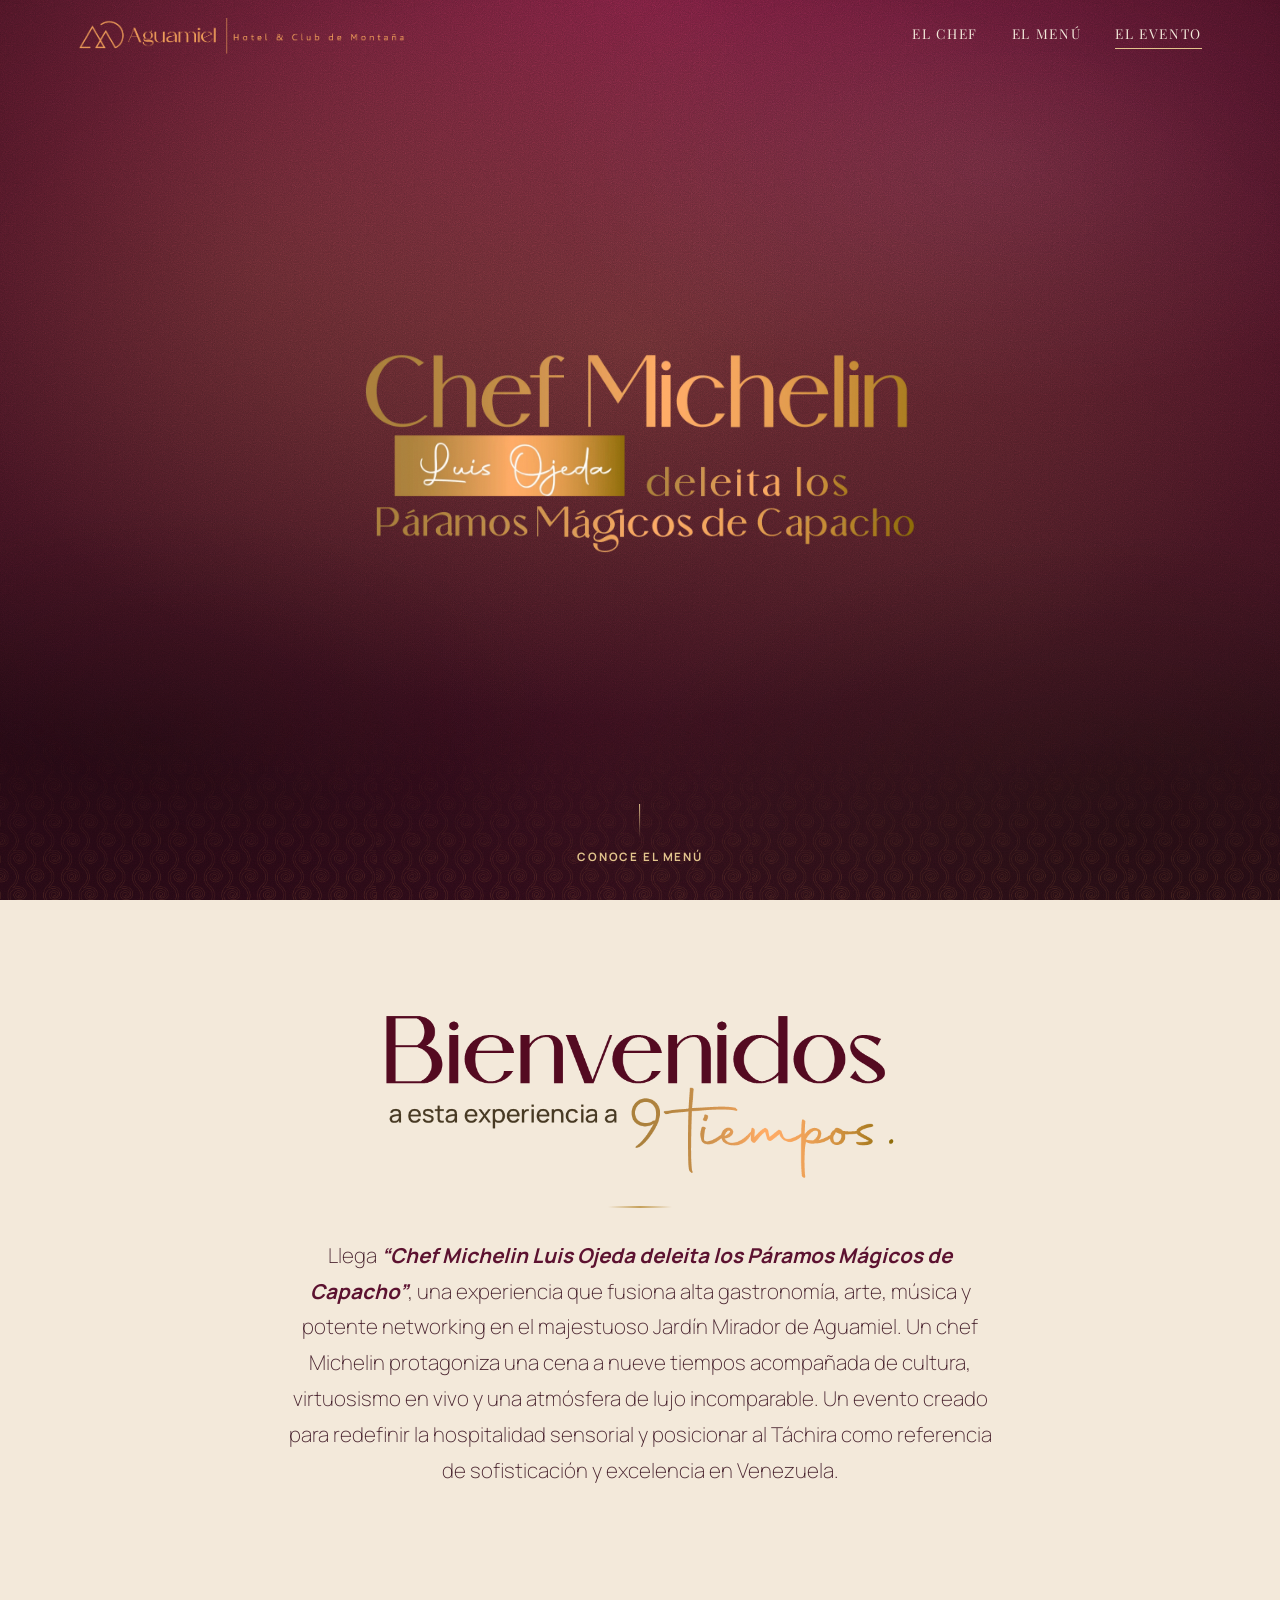
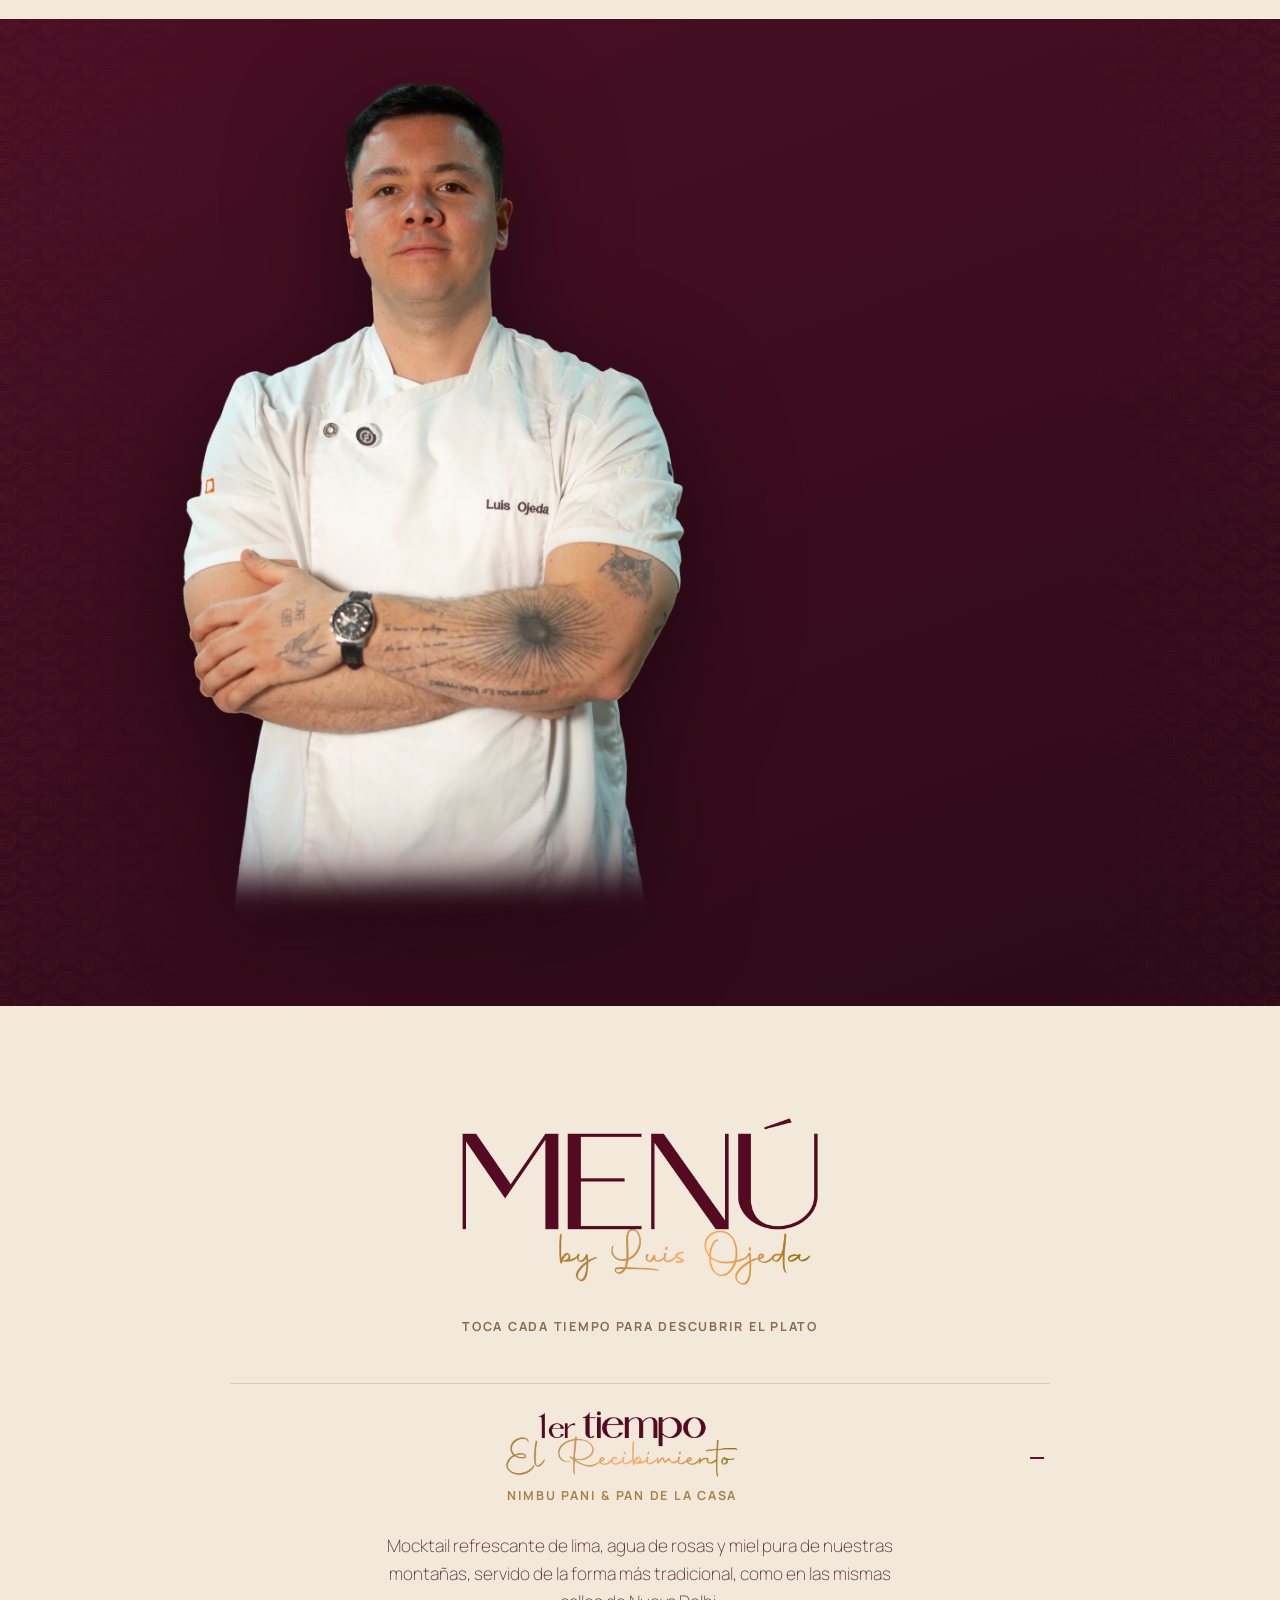
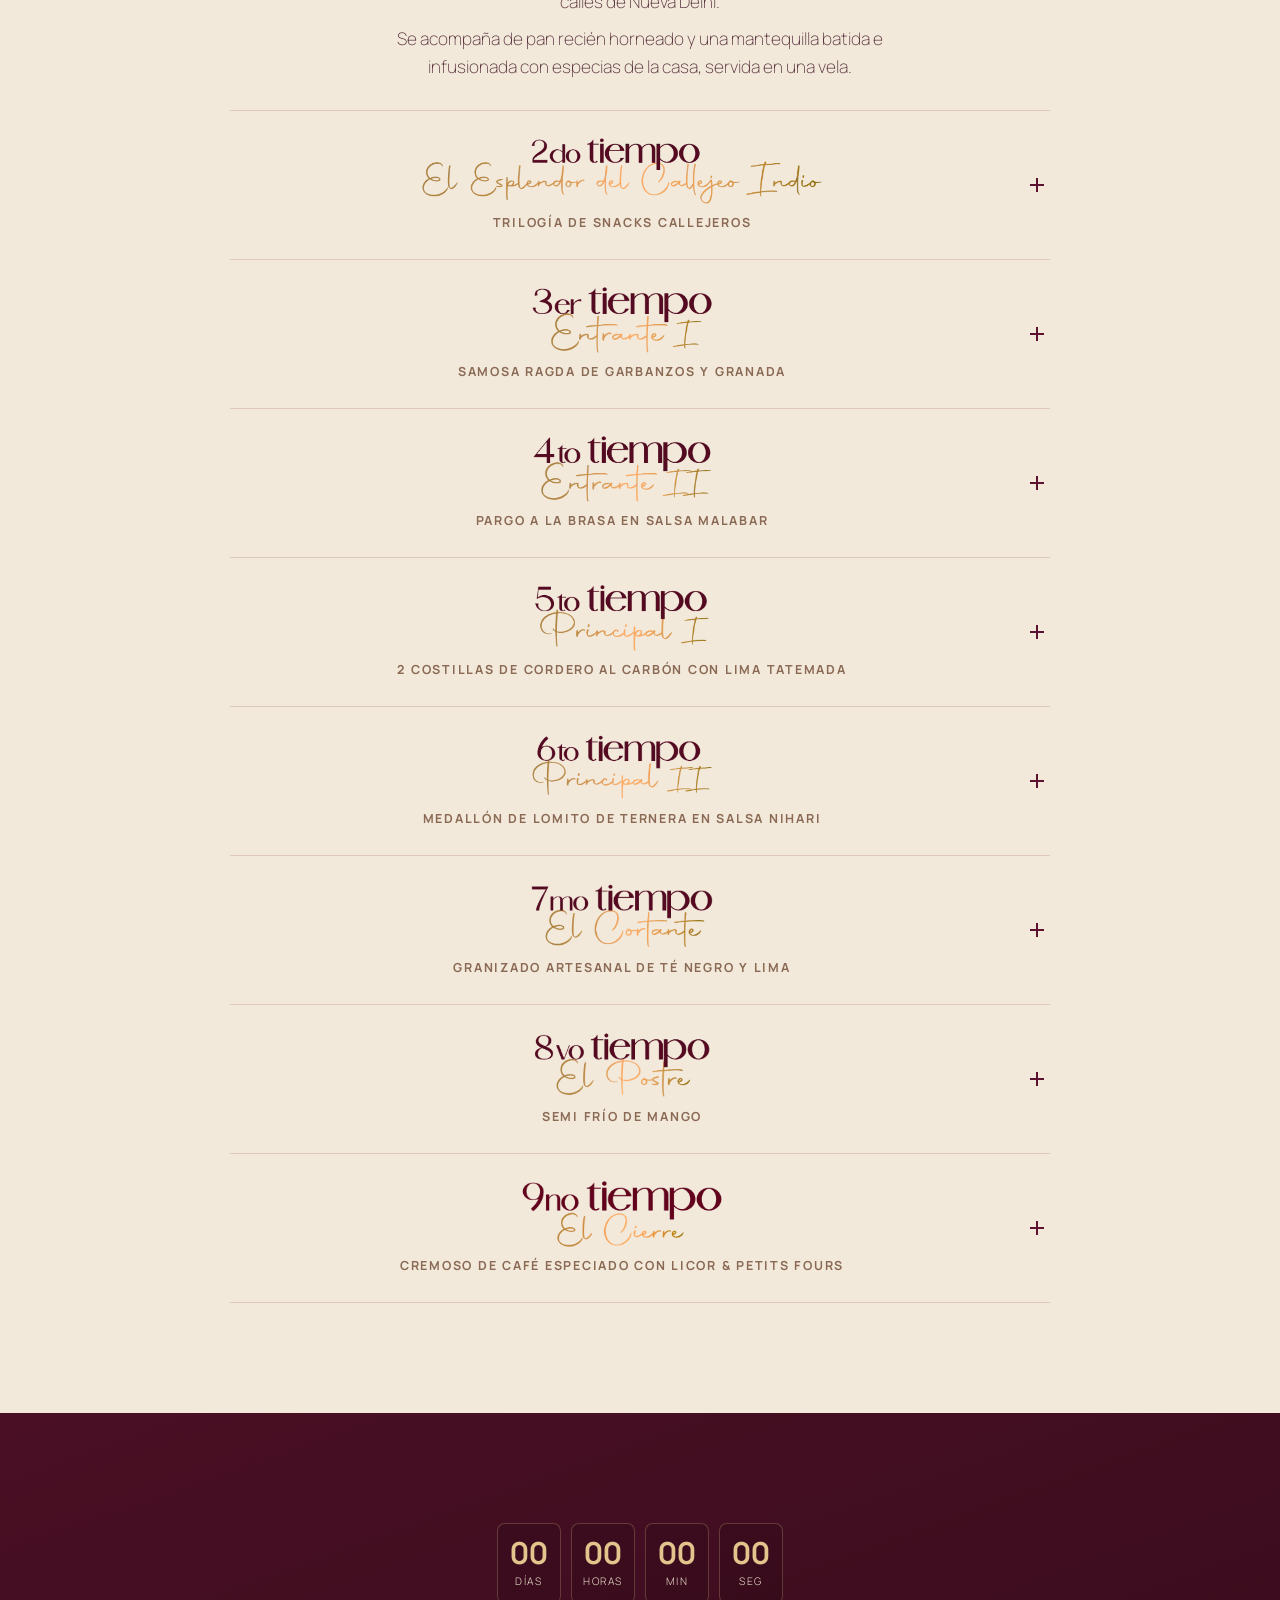
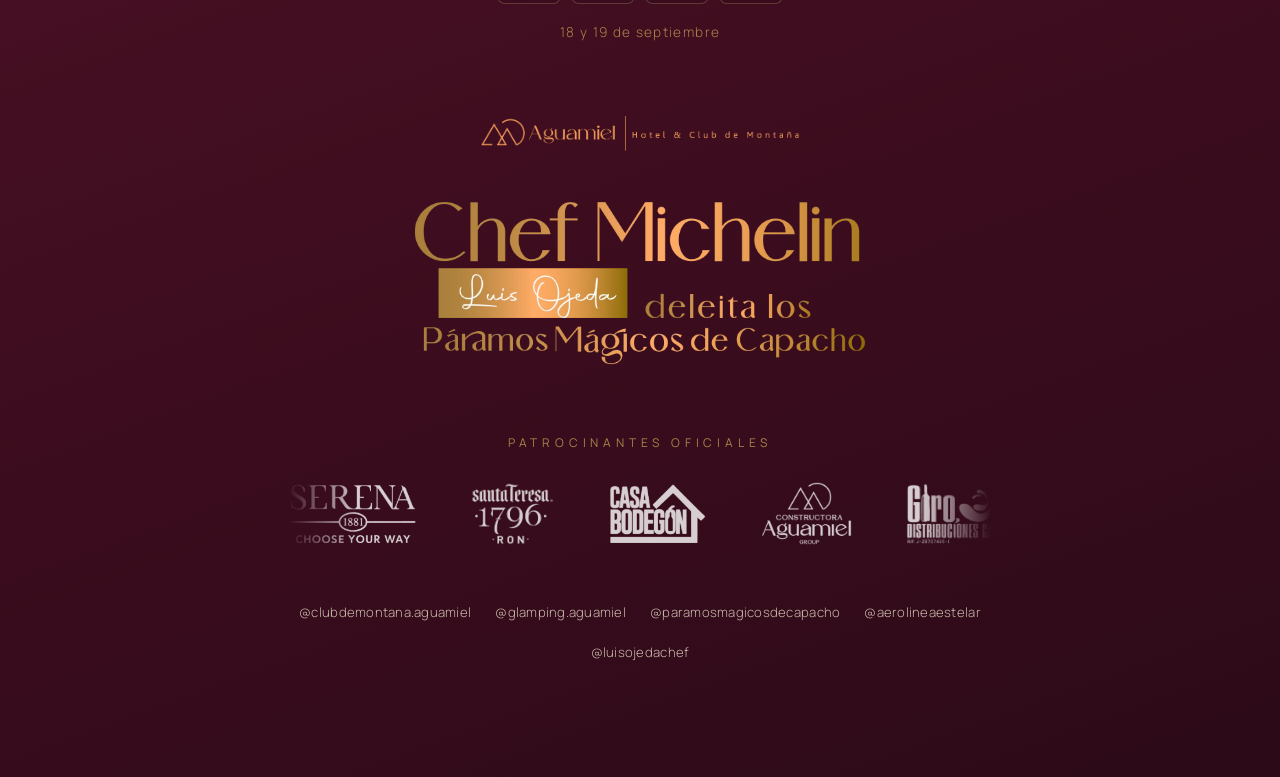
==== index.html @ fbd369f2 "Update menu descriptions across several tiempos per latest copy" ====
<!DOCTYPE html>
<html lang="es">
<head>
<meta charset="UTF-8">
<meta name="viewport" content="width=device-width, initial-scale=1.0">
<title>Chef Michelin Luis Ojeda · Menú a 9 Tiempos | Páramos Mágicos de Capacho</title>
<meta name="description" content="Menú digital interactivo de la cena a 9 tiempos del Chef Michelin Luis Ojeda en el Jardín Mirador de Aguamiel, Táchira. Alta gastronomía, arte y networking.">
<meta name="theme-color" content="#4a0f24">
<link rel="icon" type="image/png" href="assets/favicon.png">

<meta property="og:title" content="Chef Michelin Luis Ojeda · Una Gala a 9 Tiempos">
<meta property="og:description" content="Alta gastronomía, arte, música y networking en el Jardín Mirador de Aguamiel, Táchira.">
<meta property="og:type" content="website">

<link rel="preconnect" href="https://fonts.googleapis.com">
<link rel="preconnect" href="https://fonts.gstatic.com" crossorigin>
<link href="https://fonts.googleapis.com/css2?family=Playfair+Display:ital,wght@0,500;0,600;0,700;0,800;1,500;1,600&family=Cormorant+Garamond:ital,wght@0,400;0,500;0,600;1,400;1,500&family=Alex+Brush&family=Manrope:wght@200;400;500;700&family=Inter:wght@400;700&display=swap" rel="stylesheet">

<link rel="stylesheet" href="css/style.css">
</head>
<body>

<div class="grain-overlay" aria-hidden="true"></div>

<!-- ===== NAV ===== -->
<header class="site-header" id="siteHeader">
  <div class="header-inner">
    <a href="#top" class="brand">
      <img class="brand-logo" src="assets/logo-aguamiel.png" alt="Aguamiel · Hotel &amp; Club de Montaña" width="1506" height="166">
    </a>

    <nav class="main-nav" id="mainNav">
      <a href="#chef" data-nav>El Chef</a>
      <a href="#menu" data-nav>El Menú</a>
      <a href="#evento" data-nav>El Evento</a>
    </nav>

    <button class="nav-toggle" id="navToggle" aria-label="Abrir menú de navegación" aria-expanded="false">
      <span></span><span></span><span></span>
    </button>
  </div>
</header>

<!-- ===== HERO ===== -->
<section class="hero" id="top">
  <div class="hero-texture" aria-hidden="true"></div>
  <div class="hero-content">
    <div class="hero-wordmark-wrap">
      <img class="hero-wordmark" src="assets/logo-chef-michelin.png" alt="Chef Michelin Luis Ojeda deleita los Páramos Mágicos de Capacho" width="1340" height="500">
      <span class="hero-wordmark-shine" aria-hidden="true"></span>
    </div>
    <h1 class="hero-title sr-only">Chef Michelin Luis Ojeda deleita los Páramos Mágicos de Capacho</h1>
  </div>
  <div class="hero-pattern-strip" aria-hidden="true"></div>
  <a href="#bienvenida" class="scroll-cue" aria-label="Desplázate para continuar">
    <span class="scroll-cue-line"></span>
    <span class="scroll-cue-text">Conoce el menú</span>
  </a>
</section>

<!-- ===== BIENVENIDA ===== -->
<section class="section section--cream" id="bienvenida" data-reveal>
  <div class="container narrow">
    <img class="bienvenida-wordmark" src="assets/logo-bienvenidos.png" alt="Bienvenidos a esta experiencia a 9 tiempos" width="838" height="280">
    <h2 class="sr-only">Bienvenidos a esta experiencia a 9 tiempos</h2>
    <div class="rule" aria-hidden="true"></div>
    <p class="lede">
      Llega <strong>“Chef Michelin Luis Ojeda deleita los Páramos Mágicos de Capacho”</strong>, una
      experiencia que fusiona alta gastronomía, arte, música y potente networking en el
      majestuoso Jardín Mirador de Aguamiel. Un chef Michelin protagoniza una cena a
      nueve tiempos acompañada de cultura, virtuosismo en vivo y una atmósfera de lujo
      incomparable. Un evento creado para redefinir la hospitalidad sensorial y posicionar
      al Táchira como referencia de sofisticación y excelencia en Venezuela.
    </p>
  </div>
</section>

<!-- ===== CHEF ===== -->
<section class="section section--wine chef-section" id="chef">
  <div class="chef-pattern-strip chef-pattern-strip--left" aria-hidden="true"></div>
  <div class="chef-pattern-strip chef-pattern-strip--right" aria-hidden="true"></div>
  <div class="chef-grid">
    <div class="chef-photo-wrap" data-reveal>
      <img src="assets/chef-cutout-4.png" alt="Chef Luis Ojeda, chef ejecutivo de Benares Madrid, con los brazos cruzados vistiendo chaqueta de cocina blanca" loading="lazy" width="1133" height="1936">
    </div>
    <div class="chef-copy" data-reveal>
      <img class="gala-wordmark" src="assets/logo-gala-dirigida.png" alt="Una gala dirigida por" width="1783" height="514">
      <img class="chef-name-wordmark" src="assets/logo-luis-ojeda-signature.png" alt="Luis Ojeda" width="1199" height="548">
      <h2 class="sr-only">Luis Ojeda</h2>
      <a class="chef-handle" href="https://instagram.com/luisojedachef" target="_blank" rel="noopener">@luisojedachef</a>
      <p class="chef-bio">
        Parte del equipo ganador de la estrella Michelin en el restaurante
        Benares Londres y Chef Ejecutivo de Benares Madrid, el único
        restaurante de alta cocina india reconocido por la Guía Michelin
        en toda la península ibérica.
      </p>
      <div class="badges-carousel" data-reveal>
        <div class="badges-viewport" id="badgesViewport">
        <ul class="badges-track" id="badgesTrack">
          <li class="badge-card">
            <img src="assets/badge-michelin-londres.jpg" alt="" loading="lazy">
            <span class="badge-text">★ Estrella Michelin · Benares Londres</span>
          </li>
          <li class="badge-card">
            <img src="assets/badge-chef-ejecutivo.jpg" alt="" loading="lazy">
            <span class="badge-text">★ Chef Ejecutivo · Benares Madrid</span>
          </li>
          <li class="badge-card">
            <img src="assets/badge-cocina-india.jpg" alt="" loading="lazy">
            <span class="badge-text">★ Única cocina india Michelin de la península ibérica</span>
          </li>
        </ul>
        </div>
        <div class="badges-dots" id="badgesDots" aria-hidden="true">
          <span class="dot active"></span><span class="dot"></span><span class="dot"></span>
        </div>
      </div>
    </div>
  </div>
</section>

<!-- ===== MENU ===== -->
<section class="section section--cream menu-section" id="menu">
  <div class="container">
    <div class="menu-heading" data-reveal>
      <img class="menu-title-wordmark" src="assets/logo-menu-by-luis.png" alt="Menú by Luis Ojeda" width="1192" height="564">
      <h2 class="sr-only">Menú by Luis Ojeda</h2>
      <p class="menu-hint">Toca cada tiempo para descubrir el plato</p>
    </div>

    <ol class="courses" id="courses">

      <li class="course" data-course="1" data-reveal>
        <button class="course-head" aria-expanded="false">
          <span class="course-heading">
            <img class="course-title-img" src="assets/course-title-1.png" alt="1er tiempo — El Recibimiento" width="733" height="213">
            <span class="course-name">Nimbu Pani &amp; Pan de la Casa</span>
          </span>
          <span class="course-chevron" aria-hidden="true"></span>
        </button>
        <div class="course-body">
          <div class="course-body-inner">
            <p>Mocktail refrescante de lima, agua de rosas y miel pura de nuestras montañas, servido de la forma más tradicional, como en las mismas calles de Nueva Delhi.</p>
            <p>Se acompaña de pan recién horneado y una mantequilla batida e infusionada con especias de la casa, servida en una vela.</p>
          </div>
        </div>
      </li>

      <li class="course" data-course="2" data-reveal>
        <button class="course-head" aria-expanded="false">
          <span class="course-heading">
            <img class="course-title-img" src="assets/course-title-2.png" alt="2do tiempo — El Esplendor del Callejeo Indio" width="1376" height="233">
            <span class="course-name">Trilogía de Snacks Callejeros</span>
          </span>
          <span class="course-chevron" aria-hidden="true"></span>
        </button>
        <div class="course-body">
          <div class="course-body-inner">
            <p>Un recorrido por la efervescencia y los sabores vibrantes de los mercados de la India a través de tres bocados icónicos:</p>
            <p><strong>Pani Puri</strong> — Esfera crujiente tradicional con un refinado tartar de atún, lima encurtida y la cremosidad de la salsa moilee a base de leche de coco. Cajita o plato con caraotas rojas y jarrita para la salsa.</p>
            <p><strong>Bread Fritters</strong> — Bocado de pan crujiente y dorado, relleno de patata especiada y la complejidad agridulce de nuestros chutneys de tamarindo y menta.</p>
            <p><strong>Curry de Langostinos Malai</strong> — Langostino impregnado en un curry suave y aromático, característico de la región de Calcuta.</p>
          </div>
        </div>
      </li>

      <li class="course" data-course="3" data-reveal>
        <button class="course-head" aria-expanded="false">
          <span class="course-heading">
            <img class="course-title-img" src="assets/course-title-3.png" alt="3er tiempo — Entrante I" width="570" height="213">
            <span class="course-name">Samosa Ragda de Garbanzos y Granada</span>
          </span>
          <span class="course-chevron" aria-hidden="true"></span>
        </button>
        <div class="course-body">
          <div class="course-body-inner">
            <p>Una reinterpretación de la calle a la alta cocina donde la icónica samosa india se transforma en una delicada tartaleta crocante. Viene rellena de un guiso reconfortante de curry de garbanzos, una base de chutneys que contrastan los sabores en cada bocado, garbanzos crocantes para acentuar la textura, granada y cebollino para aportar un punto de acidez y frescura.</p>
          </div>
        </div>
      </li>

      <li class="course" data-course="4" data-reveal>
        <button class="course-head" aria-expanded="false">
          <span class="course-heading">
            <img class="course-title-img" src="assets/course-title-4.png" alt="4to tiempo — Entrante II" width="565" height="213">
            <span class="course-name">Pargo a la Brasa en Salsa Malabar</span>
          </span>
          <span class="course-chevron" aria-hidden="true"></span>
        </button>
        <div class="course-body">
          <div class="course-body-inner">
            <p>Lomo de pargo fresco impregnado de los sabores de las costas del sur de la India. La salsa Malabar, con su perfil ahumado y exótico a base de coco, pimienta negra y notas cítricas, evoca las antiguas rutas marítimas que conectaron el comercio de especias con el mundo.</p>
          </div>
        </div>
      </li>

      <li class="course" data-course="5" data-reveal>
        <button class="course-head" aria-expanded="false">
          <span class="course-heading">
            <img class="course-title-img" src="assets/course-title-5.png" alt="5to tiempo — Principal I" width="565" height="219">
            <span class="course-name">2 Costillas de Cordero al Carbón con Lima Tatemada</span>
          </span>
          <span class="course-chevron" aria-hidden="true"></span>
        </button>
        <div class="course-body">
          <div class="course-body-inner">
            <p>Un plato que rinde honor al fuego y a la cocina de montaña. Jugosas costillas de cordero marinadas durante horas en una mezcla profunda de especias aromáticas, asadas lentamente a la brasa y rematadas con el toque cítrico, intenso y ahumado de una lima tatemada al carbón. Con chutney de piña.</p>
          </div>
        </div>
      </li>

      <li class="course" data-course="6" data-reveal>
        <button class="course-head" aria-expanded="false">
          <span class="course-heading">
            <img class="course-title-img" src="assets/course-title-6.png" alt="6to tiempo — Principal II" width="324" height="120">
            <span class="course-name">Medallón de Lomito de Ternera en Salsa Nihari</span>
          </span>
          <span class="course-chevron" aria-hidden="true"></span>
        </button>
        <div class="course-body">
          <div class="course-body-inner">
            <p>Un suave corte de lomito bañado en salsa Nihari, especias cálidas que en el siglo XVIII era reservado exclusivamente para la realeza del imperio Mogol.</p>
            <p>Se acompaña de un tradicional pan naan caliente para limpiar el plato y de un refinado arroz pulao salteado con azafrán y comino.</p>
          </div>
        </div>
      </li>

      <li class="course" data-course="7" data-reveal>
        <button class="course-head" aria-expanded="false">
          <span class="course-heading">
            <img class="course-title-img" src="assets/course-title-7.png" alt="7mo tiempo — El Cortante" width="321" height="117">
            <span class="course-name">Granizado Artesanal de Té Negro y Lima</span>
          </span>
          <span class="course-chevron" aria-hidden="true"></span>
        </button>
        <div class="course-body">
          <div class="course-body-inner">
            <p>Un sorbete que aprovecha la astringencia natural del té negro y el toque vibrante de la lima para limpiar el paladar, refrescar los sentidos y preparar el viaje hacia la hora dulce.</p>
          </div>
        </div>
      </li>

      <li class="course" data-course="8" data-reveal>
        <button class="course-head" aria-expanded="false">
          <span class="course-heading">
            <img class="course-title-img" src="assets/course-title-8.png" alt="8vo tiempo — El Postre" width="307" height="116">
            <span class="course-name">Semi frío de mango</span>
          </span>
          <span class="course-chevron" aria-hidden="true"></span>
        </button>
        <div class="course-body">
          <div class="course-body-inner">
            <p>Un homenaje al mango, rey de las frutas tropicales. Presentamos una textura ligera y aterciopelada de mango en su punto óptimo de dulzor, matizada con destellos cítricos y un velo crujiente de hielo para ofrecer un toque dulce, fresco y altamente reconfortante.</p>
          </div>
        </div>
      </li>

      <li class="course" data-course="9" data-reveal>
        <button class="course-head" aria-expanded="false">
          <span class="course-heading">
            <img class="course-title-img" src="assets/course-title-9.png" alt="9no tiempo — El Cierre" width="578" height="195">
            <span class="course-name">Cremoso de Café Especiado con Licor &amp; Petits Fours</span>
          </span>
          <span class="course-chevron" aria-hidden="true"></span>
        </button>
        <div class="course-body">
          <div class="course-body-inner">
            <p>Un tributo a la tradición cafetera de nuestros páramos fusionada con la calidez del Oriente: un elixir suave y cremoso de café de altura infusionado con especias seleccionadas y un toque de licor, acompañado por una selección de delicados petits fours.</p>
          </div>
        </div>
      </li>

    </ol>
  </div>
</section>

<!-- ===== EVENTO / FOOTER ===== -->
<footer class="section section--wine footer" id="evento">
  <div class="container narrow center">
    <div class="countdown" id="countdown" data-reveal aria-label="Cuenta regresiva para el evento del 18 de septiembre">
      <div class="countdown-grid">
        <div class="countdown-unit">
          <span class="countdown-value" id="cdDays">00</span>
          <span class="countdown-caption">Días</span>
        </div>
        <div class="countdown-unit">
          <span class="countdown-value" id="cdHours">00</span>
          <span class="countdown-caption">Horas</span>
        </div>
        <div class="countdown-unit">
          <span class="countdown-value" id="cdMinutes">00</span>
          <span class="countdown-caption">Min</span>
        </div>
        <div class="countdown-unit">
          <span class="countdown-value" id="cdSeconds">00</span>
          <span class="countdown-caption">Seg</span>
        </div>
      </div>
      <p class="countdown-date">18 y 19 de septiembre</p>
    </div>

    <div class="footer-logo" data-reveal>
      <img src="assets/logo-aguamiel.png" alt="Aguamiel · Hotel &amp; Club de Montaña" width="1506" height="166">
    </div>

    <img class="footer-wordmark" src="assets/logo-chef-michelin.png" alt="Chef Michelin Luis Ojeda deleita los Páramos Mágicos de Capacho" width="1340" height="500" data-reveal>
    <h2 class="sr-only">Chef Michelin Luis Ojeda deleita los Páramos Mágicos de Capacho</h2>

    <p class="sponsors-label">Patrocinantes oficiales</p>
    <div class="sponsors-marquee" data-reveal>
      <div class="sponsors-track">
        <div class="sponsor-item"><img src="assets/sponsor-serena.png" alt="Serena 1881" class="sponsor-logo" width="225" height="111"></div>
        <div class="sponsor-item"><img src="assets/sponsor-santa-teresa-1796.png" alt="Santa Teresa 1796" class="sponsor-logo" width="199" height="150"></div>
        <div class="sponsor-item"><img src="assets/sponsor-casa-bodegon.png" alt="Casa Bodegón" class="sponsor-logo" width="174" height="110"></div>
        <div class="sponsor-item"><img src="assets/sponsor-constructora-aguamiel.png" alt="Constructora Aguamiel Group" class="sponsor-logo" width="238" height="163"></div>
        <div class="sponsor-item"><img src="assets/sponsor-giro-distribuciones.png" alt="Giro Distribuciones CA" class="sponsor-logo" width="189" height="133"></div>
        <div class="sponsor-item"><img src="assets/sponsor-casa-del-aguardiente.png" alt="Casa del Aguardiente" class="sponsor-logo" width="168" height="172"></div>
        <div class="sponsor-item"><img src="assets/sponsor-dimca-toyota.png" alt="Dimca Toyota" class="sponsor-logo" width="248" height="95"></div>
        <div class="sponsor-item"><img src="assets/sponsor-bodegas-marques-caceres.png" alt="Bodegas Marqués de Cáceres" class="sponsor-logo" width="215" height="152"></div>
        <div class="sponsor-item"><img src="assets/sponsor-currican-fresh-seafood.png" alt="Currican Fresh Seafood" class="sponsor-logo" width="161" height="157"></div>
        <div class="sponsor-item"><img src="assets/sponsor-chente-brewery.png" alt="Chente Brewery" class="sponsor-logo" width="191" height="148"></div>
        <div class="sponsor-item"><img src="assets/sponsor-crazy-music-v2.png" alt="Crazy Music" class="sponsor-logo" width="691" height="139"></div>
        <div class="sponsor-item"><img src="assets/sponsor-la-mesa.png" alt="La Mesa Etiqueta Boutique" class="sponsor-logo" width="223" height="132"></div>
        <div class="sponsor-item"><img src="assets/sponsor-ubdrive.png" alt="UBDrive App de Traslados" class="sponsor-logo" width="232" height="71"></div>
        <div class="sponsor-item"><img src="assets/sponsor-martin-v2.png" alt="Martín" class="sponsor-logo" width="668" height="433"></div>
        <div class="sponsor-item"><img src="assets/sponsor-asistplus-v2.png" alt="AsistPlus" class="sponsor-logo" width="824" height="375"></div>
        <div class="sponsor-item" aria-hidden="true"><img src="assets/sponsor-serena.png" alt="" class="sponsor-logo" width="225" height="111"></div>
        <div class="sponsor-item" aria-hidden="true"><img src="assets/sponsor-santa-teresa-1796.png" alt="" class="sponsor-logo" width="199" height="150"></div>
        <div class="sponsor-item" aria-hidden="true"><img src="assets/sponsor-casa-bodegon.png" alt="" class="sponsor-logo" width="174" height="110"></div>
        <div class="sponsor-item" aria-hidden="true"><img src="assets/sponsor-constructora-aguamiel.png" alt="" class="sponsor-logo" width="238" height="163"></div>
        <div class="sponsor-item" aria-hidden="true"><img src="assets/sponsor-giro-distribuciones.png" alt="" class="sponsor-logo" width="189" height="133"></div>
        <div class="sponsor-item" aria-hidden="true"><img src="assets/sponsor-casa-del-aguardiente.png" alt="" class="sponsor-logo" width="168" height="172"></div>
        <div class="sponsor-item" aria-hidden="true"><img src="assets/sponsor-dimca-toyota.png" alt="" class="sponsor-logo" width="248" height="95"></div>
        <div class="sponsor-item" aria-hidden="true"><img src="assets/sponsor-bodegas-marques-caceres.png" alt="" class="sponsor-logo" width="215" height="152"></div>
        <div class="sponsor-item" aria-hidden="true"><img src="assets/sponsor-currican-fresh-seafood.png" alt="" class="sponsor-logo" width="161" height="157"></div>
        <div class="sponsor-item" aria-hidden="true"><img src="assets/sponsor-chente-brewery.png" alt="" class="sponsor-logo" width="191" height="148"></div>
        <div class="sponsor-item" aria-hidden="true"><img src="assets/sponsor-crazy-music-v2.png" alt="" class="sponsor-logo" width="691" height="139"></div>
        <div class="sponsor-item" aria-hidden="true"><img src="assets/sponsor-la-mesa.png" alt="" class="sponsor-logo" width="223" height="132"></div>
        <div class="sponsor-item" aria-hidden="true"><img src="assets/sponsor-ubdrive.png" alt="" class="sponsor-logo" width="232" height="71"></div>
        <div class="sponsor-item" aria-hidden="true"><img src="assets/sponsor-martin-v2.png" alt="" class="sponsor-logo" width="668" height="433"></div>
        <div class="sponsor-item" aria-hidden="true"><img src="assets/sponsor-asistplus-v2.png" alt="" class="sponsor-logo" width="824" height="375"></div>
      </div>
    </div>

    <ul class="social-handles" data-reveal>
      <li><a href="https://www.instagram.com/clubdemontana.aguamiel/" target="_blank" rel="noopener">@clubdemontana.aguamiel</a></li>
      <li><a href="https://www.instagram.com/glamping.aguamiel/" target="_blank" rel="noopener">@glamping.aguamiel</a></li>
      <li><a href="https://www.instagram.com/paramosmagicosdecapacho/" target="_blank" rel="noopener">@paramosmagicosdecapacho</a></li>
      <li><a href="https://www.instagram.com/aerolineasestelar/" target="_blank" rel="noopener">@aerolineaestelar</a></li>
      <li><a href="https://www.instagram.com/luisojedachef/" target="_blank" rel="noopener">@luisojedachef</a></li>
    </ul>
  </div>
</footer>

<button class="to-top" id="toTop" aria-label="Volver al inicio">
  <svg viewBox="0 0 24 24" width="18" height="18"><path d="M12 4 L20 14 L14 14 L14 20 L10 20 L10 14 L4 14 Z" fill="currentColor"/></svg>
</button>

<script src="js/main.js"></script>
</body>
</html>
---- css/style.css ----
/* ============ TOKENS ============ */
:root{
  --wine-950:#2c0a17;
  --wine-900:#3c0f20;
  --wine-800:#4a0f24;
  --wine-700:#5c1230;
  --wine-600:#711a3b;
  --cream:#f3e9da;
  --cream-2:#ece0cd;
  --ink:#2c1015;
  --gold:#c6a15b;
  --gold-light:#e2c48c;
  --gold-dim:#a9834a;

  --font-display:'Playfair Display', serif;
  --font-body:'Cormorant Garamond', serif;
  --font-script:'Alex Brush', cursive;

  --container:1180px;
  --ease:cubic-bezier(.22,1,.36,1);
}

*,*::before,*::after{box-sizing:border-box;}
html{scroll-behavior:smooth;}
body{
  margin:0;
  background:var(--cream);
  color:var(--ink);
  font-family:var(--font-body);
  font-size:19px;
  line-height:1.6;
  -webkit-font-smoothing:antialiased;
  overflow-x:hidden;
}
@media (prefers-reduced-motion: reduce){
  html{scroll-behavior:auto;}
  *{animation-duration:.001ms !important; transition-duration:.001ms !important;}
}

img{max-width:100%;display:block;}
a{color:inherit;text-decoration:none;}
.container{max-width:var(--container);margin:0 auto;padding:0 28px;}
.container.narrow{max-width:760px;}
.center{text-align:center;}

/* subtle film-grain overlay for texture across the whole page */
.grain-overlay{
  position:fixed;inset:0;pointer-events:none;z-index:999;
  opacity:.05;mix-blend-mode:overlay;
  background-image:url("data:image/svg+xml,%3Csvg xmlns='http://www.w3.org/2000/svg' width='120' height='120'%3E%3Cfilter id='n'%3E%3CfeTurbulence type='fractalNoise' baseFrequency='0.85' numOctaves='2' stitchTiles='stitch'/%3E%3C/filter%3E%3Crect width='100%25' height='100%25' filter='url(%23n)'/%3E%3C/svg%3E");
}

.script-accent{
  font-family:var(--font-script);
  font-weight:400;
  color:var(--gold-dim);
  font-size:1.35em;
  line-height:1;
  display:inline-block;
  transform:translateY(.05em);
}
.script-accent.large{font-size:1.5em;}
.section--wine .script-accent{color:var(--gold-light);}

.rule{
  width:64px;height:2px;margin:22px auto 30px;
  background:linear-gradient(90deg,transparent,var(--gold),transparent);
}

/* ============ REVEAL ANIM ============ */
[data-reveal]{
  opacity:0;
  transform:translateY(28px);
  transition:opacity .7s ease-out, transform .7s ease-out;
}
[data-reveal].is-visible{opacity:1;transform:translateY(0);}

/* ============ HEADER ============ */
.site-header{
  position:fixed;top:0;left:0;right:0;z-index:500;
  padding:18px 0;
  transition:background .4s ease, padding .4s ease, box-shadow .4s ease;
}
.site-header.scrolled{
  background:rgba(44,10,23,.92);
  backdrop-filter:blur(8px);
  padding:12px 0;
  box-shadow:0 6px 24px rgba(0,0,0,.25);
}
.header-inner{
  max-width:var(--container);margin:0 auto;padding:0 28px;
  display:flex;align-items:center;justify-content:space-between;
  color:var(--cream);
}
.brand{display:flex;align-items:center;font-family:var(--font-display);letter-spacing:.02em;}
.brand-logo{height:36px;width:auto;display:block;}
.main-nav{display:flex;gap:34px;}
.main-nav a{
  font-family:var(--font-display);
  font-size:.85rem;letter-spacing:.12em;text-transform:uppercase;
  position:relative;padding-bottom:4px;
}
.main-nav a::after{
  content:"";position:absolute;left:0;right:100%;bottom:0;height:1px;
  background:var(--gold-light);transition:right .35s var(--ease);
}
.main-nav a:hover::after,.main-nav a.active::after{right:0;}

.nav-toggle{
  display:none;background:none;border:0;cursor:pointer;padding:6px;
  flex-direction:column;gap:5px;
}
.nav-toggle span{width:24px;height:2px;background:var(--cream);display:block;transition:transform .3s ease,opacity .3s ease;}
.nav-toggle[aria-expanded="true"] span:nth-child(1){transform:translateY(7px) rotate(45deg);}
.nav-toggle[aria-expanded="true"] span:nth-child(2){opacity:0;}
.nav-toggle[aria-expanded="true"] span:nth-child(3){transform:translateY(-7px) rotate(-45deg);}

@media (max-width:420px){
  .brand-logo{height:28px;}
}
@media (max-width:760px){
  .header-inner{gap:16px;}
  .nav-toggle{display:flex;}
  .main-nav{
    position:fixed;inset:0 0 0 auto;width:min(76vw,320px);
    background:var(--wine-950);
    flex-direction:column;justify-content:center;align-items:flex-start;
    gap:28px;padding:0 44px;
    transform:translateX(100%);transition:transform .45s var(--ease);
  }
  .main-nav.open{transform:translateX(0);}
}

/* ============ HERO ============ */
.hero{
  position:relative;min-height:100svh;
  display:flex;flex-direction:column;align-items:center;justify-content:center;
  text-align:center;color:var(--cream);
  background:
    radial-gradient(90% 70% at 50% 38%, rgba(198,161,91,.16) 0%, transparent 60%),
    radial-gradient(120% 90% at 50% 0%, var(--wine-600) 0%, var(--wine-800) 45%, var(--wine-950) 100%);
  overflow:hidden;padding:110px 24px 80px;
}
/* layered paper/canvas grain: fine turbulence + mottled blotches + soft vignette,
   built entirely from gradients/filters so it stays crisp at any viewport size */
.hero-texture{
  position:absolute;inset:0;
  pointer-events:none;
  background-image:
    radial-gradient(ellipse 60% 45% at 78% 18%, rgba(255,255,255,.05), transparent 60%),
    radial-gradient(ellipse 50% 40% at 12% 82%, rgba(0,0,0,.22), transparent 65%),
    radial-gradient(ellipse 70% 55% at 88% 92%, rgba(0,0,0,.28), transparent 60%),
    radial-gradient(circle at 20% 30%, rgba(198,161,91,.10), transparent 45%),
    radial-gradient(circle at 80% 70%, rgba(198,161,91,.07), transparent 50%),
    radial-gradient(120% 100% at 50% 45%, transparent 45%, rgba(0,0,0,.35) 100%);
}
.hero-texture::before{
  content:"";position:absolute;inset:0;opacity:.5;mix-blend-mode:overlay;
  background-image:url("data:image/svg+xml,%3Csvg xmlns='http://www.w3.org/2000/svg' width='180' height='180'%3E%3Cfilter id='n'%3E%3CfeTurbulence type='fractalNoise' baseFrequency='0.9' numOctaves='3' stitchTiles='stitch'/%3E%3CfeColorMatrix type='saturate' values='0'/%3E%3C/filter%3E%3Crect width='100%25' height='100%25' filter='url(%23n)'/%3E%3C/svg%3E");
}
.hero-content{max-width:640px;display:flex;flex-direction:column;align-items:center;}

.sr-only{
  position:absolute;width:1px;height:1px;padding:0;margin:-1px;
  overflow:hidden;clip:rect(0,0,0,0);white-space:nowrap;border:0;
}

.hero-wordmark-wrap{
  position:relative;width:min(560px,86vw);margin:0 auto 24px;
  opacity:0;transform:translateY(22px) scale(.97);filter:blur(6px);
  animation:heroLogoIn 1.1s cubic-bezier(.16,.8,.24,1) .25s forwards;
}
.hero-wordmark{
  display:block;width:100%;height:auto;
}
.hero-wordmark-shine{
  position:absolute;inset:0;
  background:linear-gradient(75deg,
    transparent 42%,
    rgba(255,255,255,.9) 49%,
    rgba(255,255,255,1) 51%,
    transparent 58%);
  background-size:280% 100%;
  background-position:-140% 0;
  -webkit-mask-image:url("../assets/logo-chef-michelin.png");
          mask-image:url("../assets/logo-chef-michelin.png");
  -webkit-mask-size:contain; mask-size:contain;
  -webkit-mask-repeat:no-repeat; mask-repeat:no-repeat;
  -webkit-mask-position:center; mask-position:center;
  opacity:0;
  animation:heroShine 3.2s ease-out 1.3s 1 both;
}

@keyframes heroFadeUp{
  from{opacity:0;transform:translateY(14px);}
  to{opacity:1;transform:translateY(0);}
}
@keyframes heroLogoIn{
  from{opacity:0;transform:translateY(22px) scale(.97);filter:blur(6px);}
  to{opacity:1;transform:translateY(0) scale(1);filter:blur(0);}
}
@keyframes heroShine{
  0%{opacity:0;background-position:-140% 0;}
  15%{opacity:1;}
  70%{opacity:1;}
  100%{opacity:0;background-position:140% 0;}
}

.hero-pattern-strip{
  position:absolute;left:0;right:0;bottom:0;height:200px;
  background-image:url("../assets/pattern-swirls.png");
  background-repeat:repeat-x;
  background-position:0 bottom;
  background-size:376px 200px;
  pointer-events:none;
  animation:patternTwinkle 3.2s ease-in-out infinite;
}
@keyframes patternTwinkle{
  0%,100%{opacity:.4;}
  50%{opacity:.9;}
}

.scroll-cue{
  position:absolute;bottom:34px;left:50%;transform:translateX(-50%);
  display:flex;flex-direction:column;align-items:center;gap:10px;
  color:var(--gold-light);font-family:var(--font-display);
  font-size:.72rem;letter-spacing:.16em;text-transform:uppercase;
  animation:floatCue 2.6s ease-in-out infinite;
}
.scroll-cue-line{width:1px;height:34px;background:linear-gradient(var(--gold-light),transparent);}
.scroll-cue-text{font-family:'Manrope',sans-serif;font-weight:700;}
@keyframes floatCue{0%,100%{transform:translate(-50%,0);}50%{transform:translate(-50%,8px);}}

/* ============ SECTIONS ============ */
.section{padding:110px 0;position:relative;}
.section--cream{background:var(--cream);}
.section--wine{background:linear-gradient(160deg,var(--wine-800),var(--wine-950));color:var(--cream);}

.bienvenida-wordmark{
  width:min(520px,88vw);height:auto;margin:0 auto;
}
.lede{
  font-family:'Manrope',sans-serif;font-weight:200;
  font-size:1.28rem;line-height:1.75;color:#4a2530;
  text-align:center;
}
.lede strong{font-weight:700;font-style:italic;color:var(--wine-700);}

/* ============ CHEF ============ */
.chef-section{padding:0;overflow:hidden;position:relative;}
.chef-pattern-strip{
  position:absolute;top:0;bottom:0;width:300px;
  background-image:url("../assets/pattern-swirls-vertical.png");
  background-repeat:repeat-y;
  background-size:300px 428px;
  opacity:.5;
  pointer-events:none;
  animation:patternTwinkle 3.2s ease-in-out infinite;
  z-index:0;
}
.chef-pattern-strip--left{left:0;transform:scaleX(-1) scaleY(-1);}
.chef-pattern-strip--right{right:0;transform:scaleY(-1);}
.chef-grid{
  position:relative;z-index:1;
  display:grid;grid-template-columns:2.1fr 1fr;align-items:center;
  max-width:1600px;margin:0 auto;min-height:640px;
}
.chef-photo-wrap{
  position:relative;height:100%;display:flex;align-items:center;justify-content:center;padding:60px 0;
}
.chef-photo-wrap img{
  width:100%;max-width:1080px;height:auto;aspect-ratio:1/1;object-fit:contain;
  filter:drop-shadow(0 30px 55px rgba(0,0,0,.5));
}
.chef-copy{padding:60px 48px 60px 8px;min-width:0;}
.gala-wordmark{width:min(340px,70%);height:auto;margin-bottom:18px;}
.chef-name-wordmark{
  width:min(260px,55%);height:auto;margin:0 0 6px;
}
.chef-handle{
  display:inline-block;font-family:'Manrope',sans-serif;font-weight:700;font-size:.85rem;
  letter-spacing:.08em;color:var(--cream-2);border-bottom:1px solid rgba(226,196,140,.5);
  padding-bottom:2px;margin-bottom:24px;
}
.chef-handle:hover{color:var(--gold-light);}
.chef-bio{
  font-family:'Manrope',sans-serif;font-weight:400;
  font-size:1.18rem;color:var(--cream-2);max-width:46ch;margin:0 0 28px;
}
.badges-carousel{margin-top:8px;}
.badges-viewport{overflow:hidden;padding:26px 0 14px;}
.badges-track{
  list-style:none;margin:0;padding:0;
  display:flex;align-items:center;gap:0;
  cursor:grab;touch-action:pan-y;user-select:none;
  will-change:transform;
}
.badges-track.is-dragging{cursor:grabbing;}
.badge-card{
  position:relative;flex:0 0 auto;
  width:min(230px,54vw);aspect-ratio:1080/1320;
  margin:0 -34px;
  border-radius:10px;overflow:hidden;
  box-shadow:0 14px 26px -10px rgba(0,0,0,.5);
  transform:scale(.74);opacity:.3;
  transition:transform .4s ease, opacity .4s ease;
  z-index:1;
  cursor:pointer;
  will-change:transform,opacity;
}
.badge-card.is-active{
  transform:scale(1);opacity:1;z-index:3;
  box-shadow:0 26px 50px -14px rgba(0,0,0,.65);
}
.badge-card img{
  width:100%;height:100%;object-fit:cover;display:block;
  -webkit-user-drag:none;pointer-events:none;
}
.badge-card::after{
  content:"";position:absolute;inset:0;
  background:rgba(15,3,7,.6);
  transition:background .4s ease;
}
.badge-card.is-active::after{
  background:linear-gradient(to top, rgba(18,4,9,.88), rgba(18,4,9,.1) 65%);
}
.badge-text{
  position:absolute;left:14px;right:14px;bottom:12px;z-index:1;
  font-family:'Manrope',sans-serif;font-weight:700;font-size:.85rem;color:var(--gold-light);
  line-height:1.35;
}
.badges-dots{display:flex;gap:6px;margin-top:14px;justify-content:center;}
.badges-dots .dot{width:6px;height:6px;border-radius:50%;background:rgba(226,196,140,.3);transition:background .3s ease;}
.badges-dots .dot.active{background:var(--gold-light);}

@media (max-width:860px){
  .chef-grid{grid-template-columns:1fr;min-height:auto;}
  .chef-photo-wrap{padding:30px 0 0;}
  .chef-photo-wrap img{max-width:100%;}
  .chef-pattern-strip{display:none;}
  .chef-copy{padding:18px 28px 70px;text-align:center;}
  .gala-wordmark,.chef-name-wordmark{margin-left:auto;margin-right:auto;}
  .chef-bio{margin-left:auto;margin-right:auto;}
}

/* ============ MENU ============ */
.menu-heading{text-align:center;margin-bottom:34px;}
.menu-title-wordmark{
  width:min(360px,72%);height:auto;margin:0 auto 18px;
}
.menu-hint{
  display:inline-block;
  font-family:'Manrope',sans-serif;font-weight:700;font-size:.78rem;
  letter-spacing:.14em;text-transform:uppercase;color:#8a6a55;
}

.courses{list-style:none;margin:0 auto;padding:0;max-width:820px;counter-reset:course;}
.course{
  border-bottom:1px solid rgba(92,18,48,.15);
}
.course:first-child{border-top:1px solid rgba(92,18,48,.15);}

.course-head{
  width:100%;display:flex;align-items:center;justify-content:space-between;gap:22px;
  background:none;border:0;cursor:pointer;text-align:center;
  padding:26px 6px;font:inherit;color:inherit;
}
.course-heading{flex:1 1 auto;display:flex;flex-direction:column;align-items:center;gap:8px;}
.course-title-img{height:68px;width:auto;display:block;margin:0 auto;}
.course-name{
  display:inline-block;
  font-family:'Manrope',sans-serif;font-weight:700;font-size:.78rem;
  letter-spacing:.14em;text-transform:uppercase;color:#8a6a55;
}
.course-chevron{
  width:14px;height:14px;flex-shrink:0;position:relative;
}
.course-chevron::before,.course-chevron::after{
  content:"";position:absolute;top:50%;left:50%;background:var(--wine-700);
  transition:transform .35s var(--ease);
}
.course-chevron::before{width:14px;height:2px;transform:translate(-50%,-50%);}
.course-chevron::after{width:2px;height:14px;transform:translate(-50%,-50%);}
.course-head[aria-expanded="true"] .course-chevron::after{transform:translate(-50%,-50%) rotate(90deg);opacity:0;}
.course-head[aria-expanded="true"] .course-name{color:var(--gold-dim);}

.course-body{
  max-height:0;overflow:hidden;
  transition:max-height .5s var(--ease);
}
.course-body-inner{padding:0 6px 30px;max-width:60ch;margin:0 auto;text-align:center;}
.course-body-inner p{
  font-family:'Manrope',sans-serif;font-weight:200;
  margin:0 0 10px;font-size:1.08rem;color:#5a3540;
}
.course-body-inner p:last-child{margin-bottom:0;}

@media (max-width:560px){
  .course-head{gap:14px;}
  .course-title-img{height:54px;}
  .menu-hint{font-size:.58rem;letter-spacing:.1em;white-space:nowrap;}
}

/* ============ FOOTER ============ */
.footer{text-align:center;}

.countdown{margin-bottom:72px;}
.countdown-label{
  font-family:'Manrope',sans-serif;font-weight:300;font-size:.85rem;
  letter-spacing:.3em;text-transform:uppercase;color:var(--cream-2);
  margin:0 0 20px;
}
.countdown-grid{
  display:flex;justify-content:center;gap:10px;
}
.countdown-unit{
  display:flex;flex-direction:column;align-items:center;gap:4px;
  min-width:64px;padding:14px 6px;
  border:1px solid rgba(226,196,140,.25);border-radius:8px;
  background:rgba(0,0,0,.12);
}
.countdown-value{
  font-family:'Manrope',sans-serif;font-weight:700;font-size:1.9rem;
  color:var(--gold-light);line-height:1;font-variant-numeric:tabular-nums;
}
.countdown-caption{
  font-family:'Manrope',sans-serif;font-weight:300;font-size:.65rem;
  letter-spacing:.15em;text-transform:uppercase;color:var(--cream-2);
}
.countdown-date{
  font-family:'Manrope',sans-serif;font-weight:300;font-size:.85rem;
  letter-spacing:.1em;color:var(--gold-dim);margin:18px 0 0;
}

.footer-logo{margin-bottom:46px;}
.footer-logo img{width:min(320px,80%);height:auto;margin:0 auto;}
.footer-wordmark{width:min(460px,90%);height:auto;margin:0 auto 64px;display:block;}

.sponsors-label{
  font-family:'Manrope',sans-serif;font-size:.75rem;letter-spacing:.4em;
  text-transform:uppercase;color:var(--gold-dim);margin:0 0 30px;
}
.sponsors-marquee{
  overflow:hidden;width:100%;margin:0 0 50px;
  -webkit-mask-image:linear-gradient(90deg,transparent,#000 10%,#000 90%,transparent);
  mask-image:linear-gradient(90deg,transparent,#000 10%,#000 90%,transparent);
}
.sponsors-track{
  display:flex;align-items:center;gap:52px;width:max-content;
  animation:sponsorsMarquee 48s linear infinite;
}
.sponsors-marquee:hover .sponsors-track{animation-play-state:paused;}
@keyframes sponsorsMarquee{
  from{transform:translateX(-50%);}
  to{transform:translateX(0%);}
}
.sponsor-item{flex:0 0 auto;display:flex;align-items:center;justify-content:center;height:64px;}
.sponsor-logo{height:100%;width:auto;display:block;opacity:.8;transition:opacity .25s ease;}

.social-handles{
  list-style:none;margin:0;padding:0;
  display:flex;flex-wrap:wrap;justify-content:center;gap:10px 24px;
}
.social-handles a{
  font-family:'Manrope',sans-serif;font-weight:300;font-size:.82rem;
  letter-spacing:.02em;color:var(--cream-2);opacity:.8;
  transition:opacity .25s ease, color .25s ease;
}
.social-handles a:hover{opacity:1;color:var(--gold-light);}

@media (max-width:560px){
  .sponsor-item{height:112px;}
  .sponsors-track{gap:44px;}
  .social-handles{gap:8px 10px;}
  .social-handles a{font-size:.58rem;}
}

/* ============ TO TOP ============ */
.to-top{
  position:fixed;right:22px;bottom:22px;z-index:400;
  width:46px;height:46px;border-radius:50%;border:1px solid var(--gold);
  background:rgba(44,10,23,.85);color:var(--gold-light);
  display:flex;align-items:center;justify-content:center;cursor:pointer;
  opacity:0;pointer-events:none;transform:translateY(10px);
  transition:opacity .35s ease, transform .35s ease;
  backdrop-filter:blur(6px);
}
.to-top.visible{opacity:1;pointer-events:auto;transform:translateY(0);}
.to-top:hover{background:var(--wine-700);}
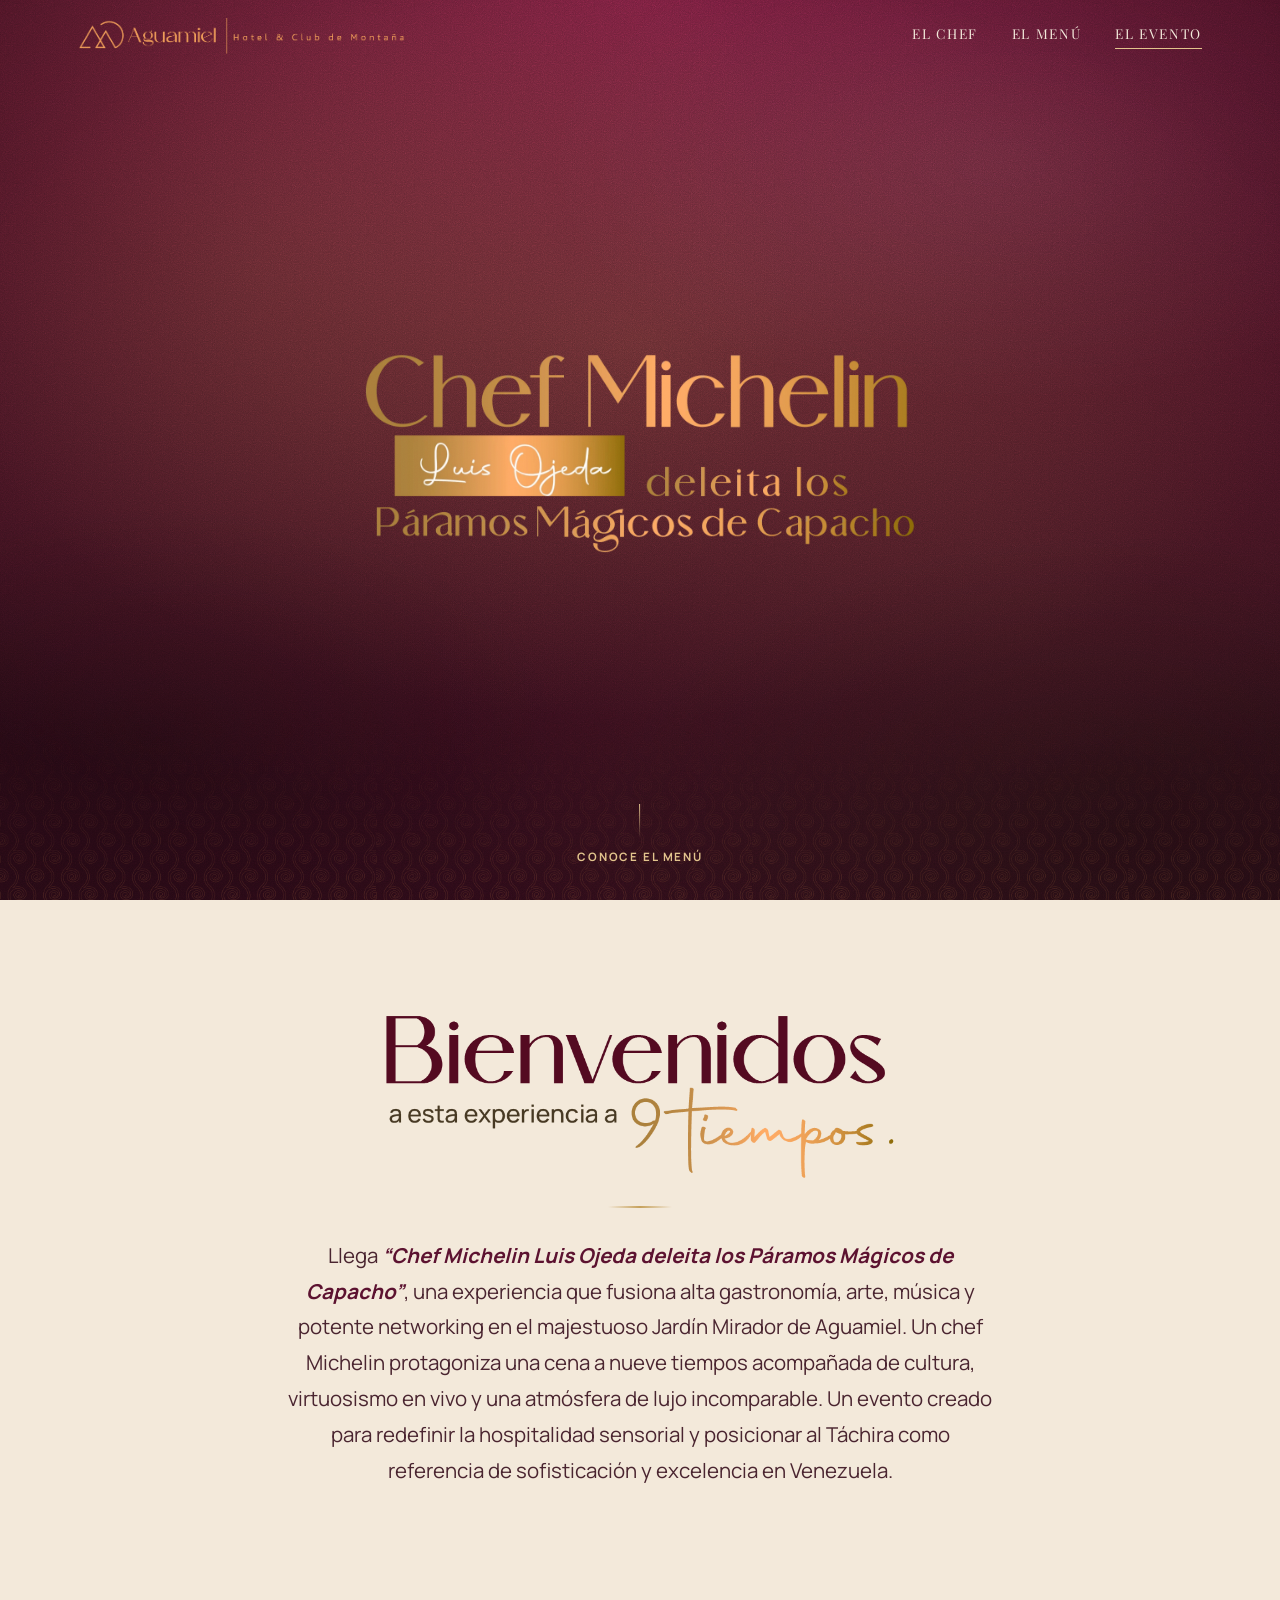
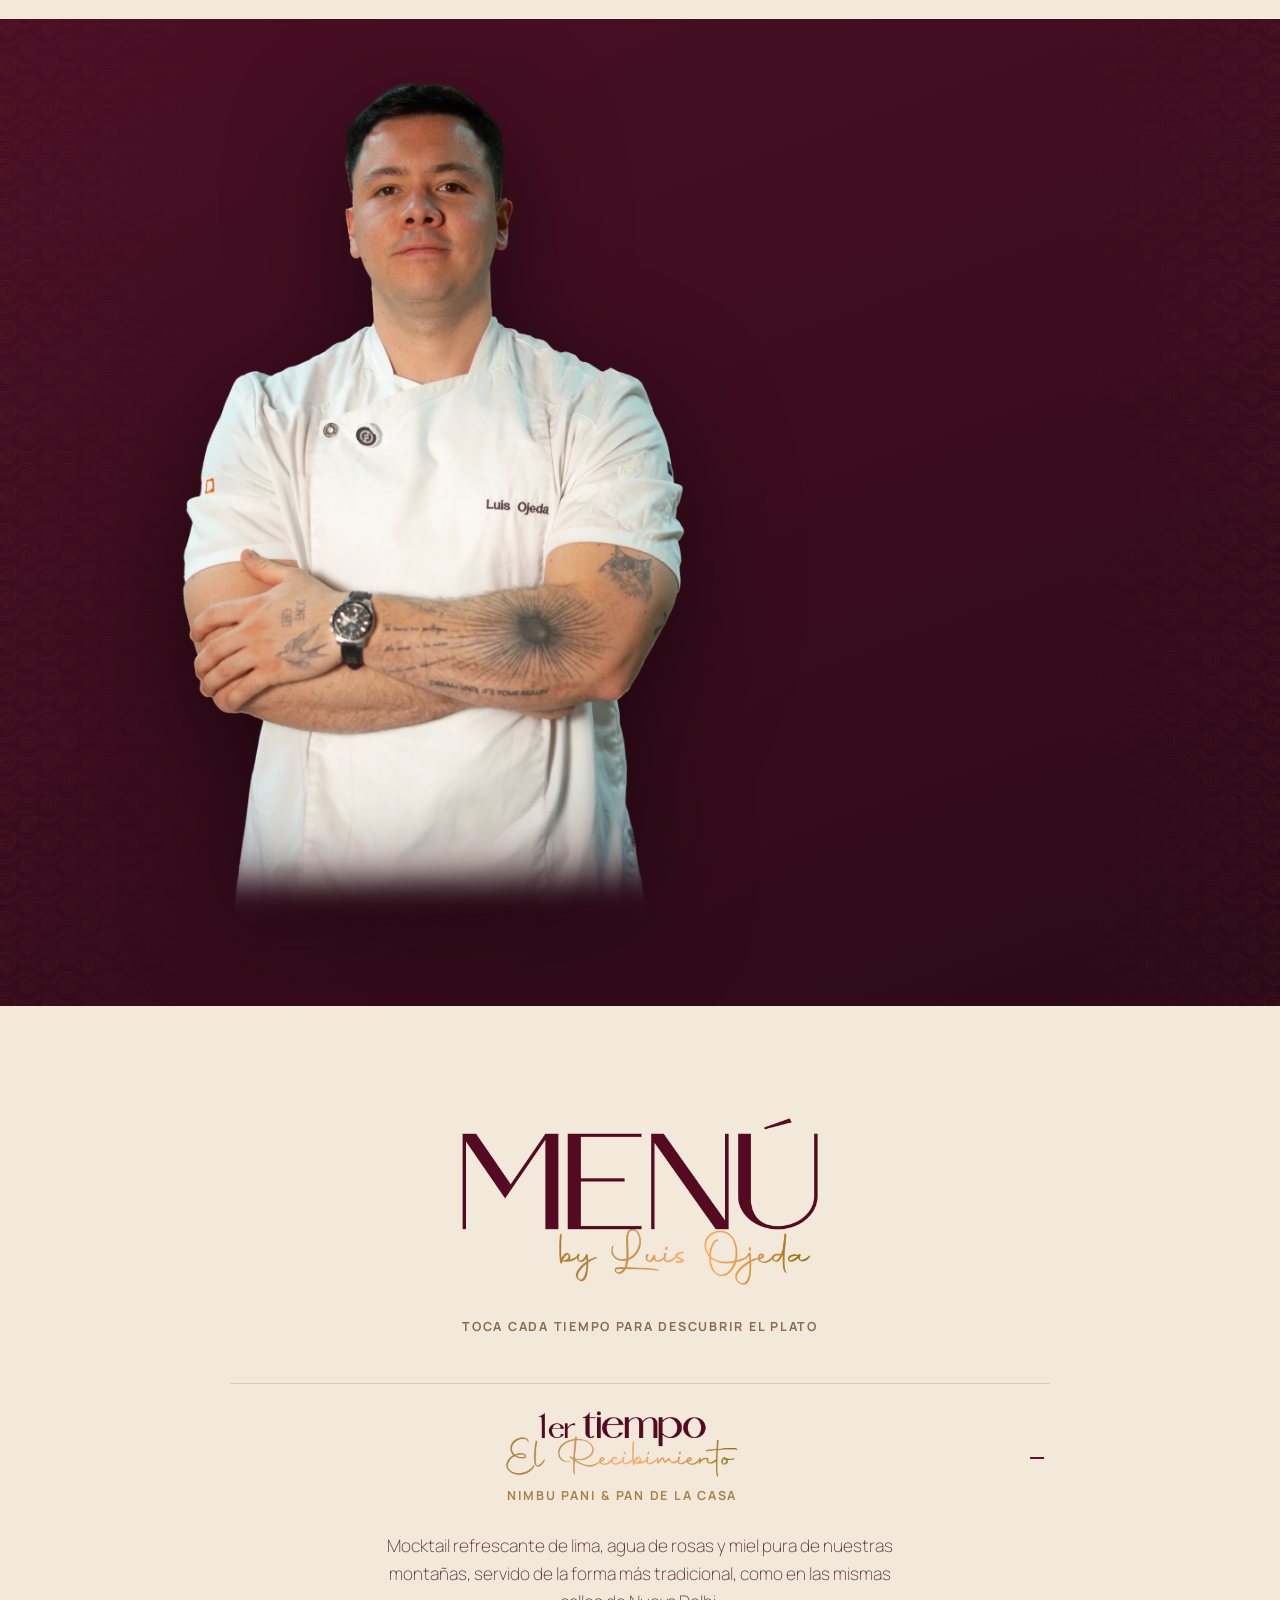
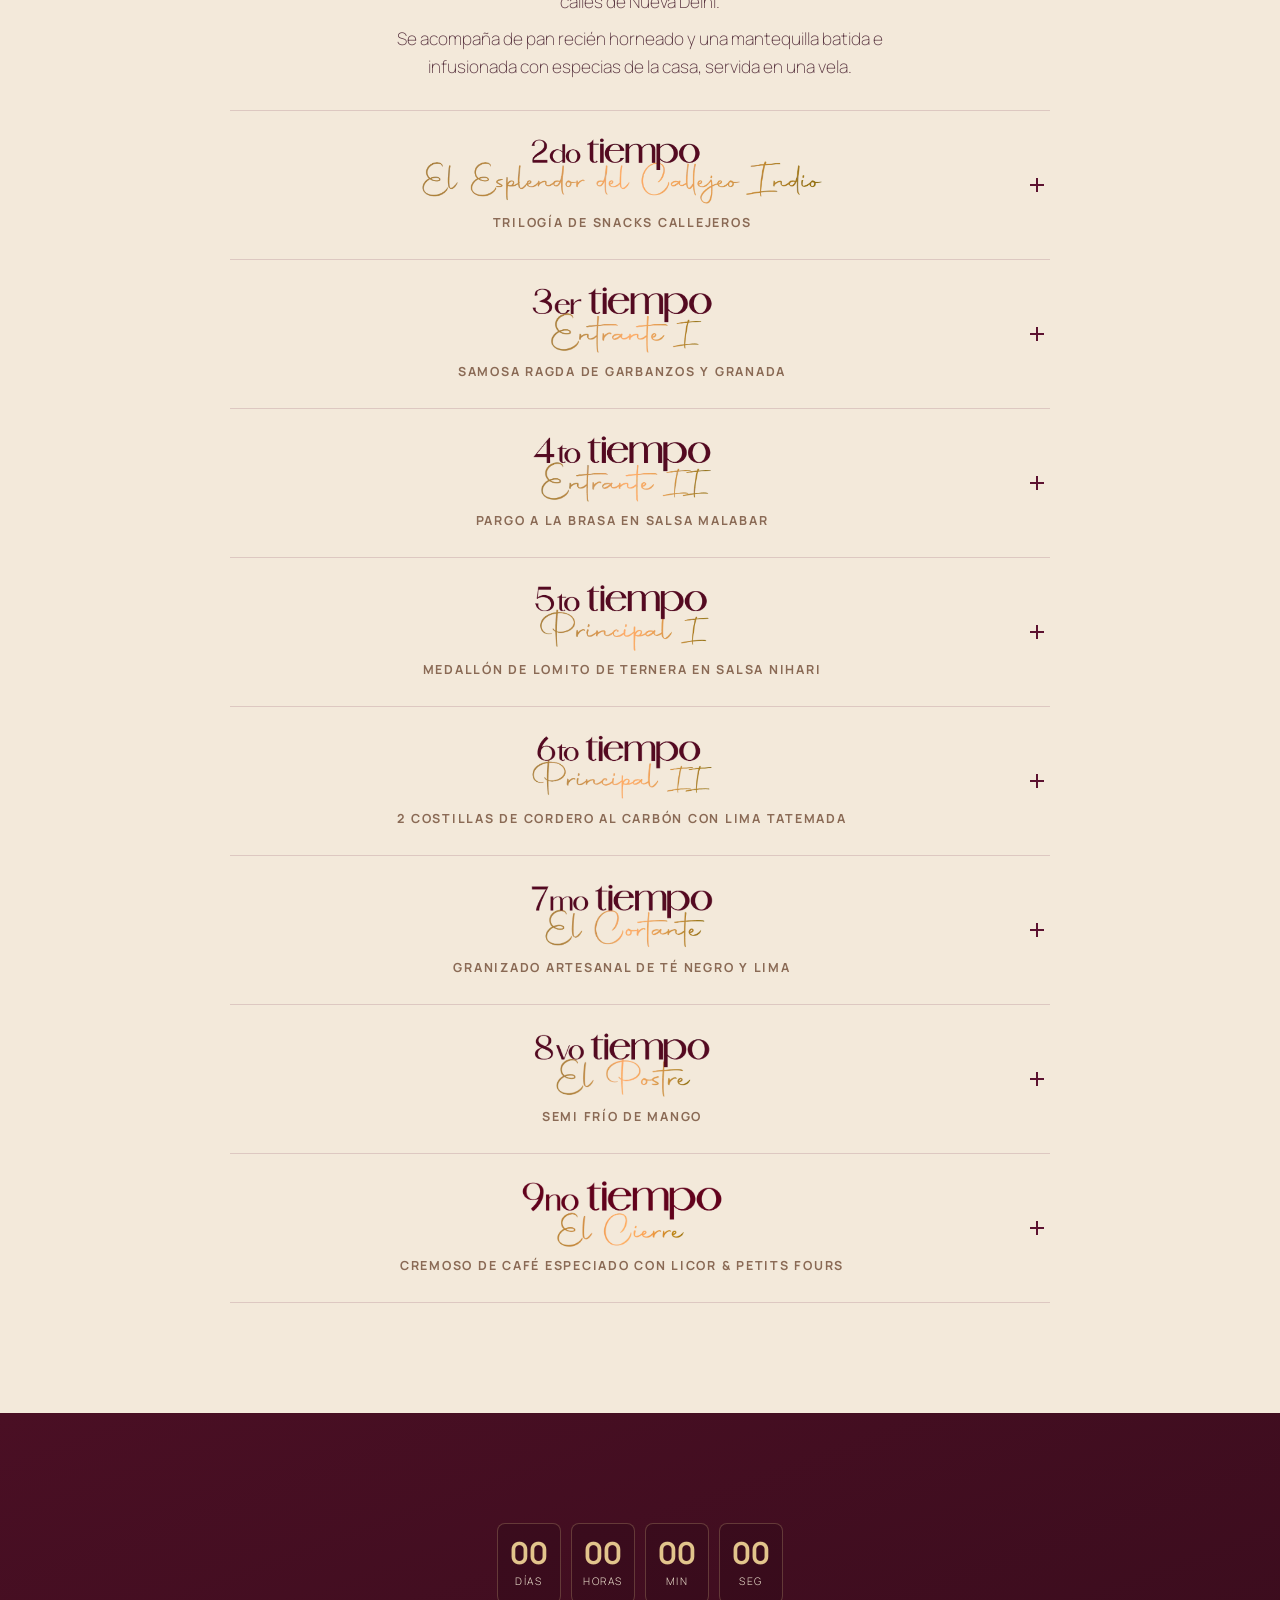
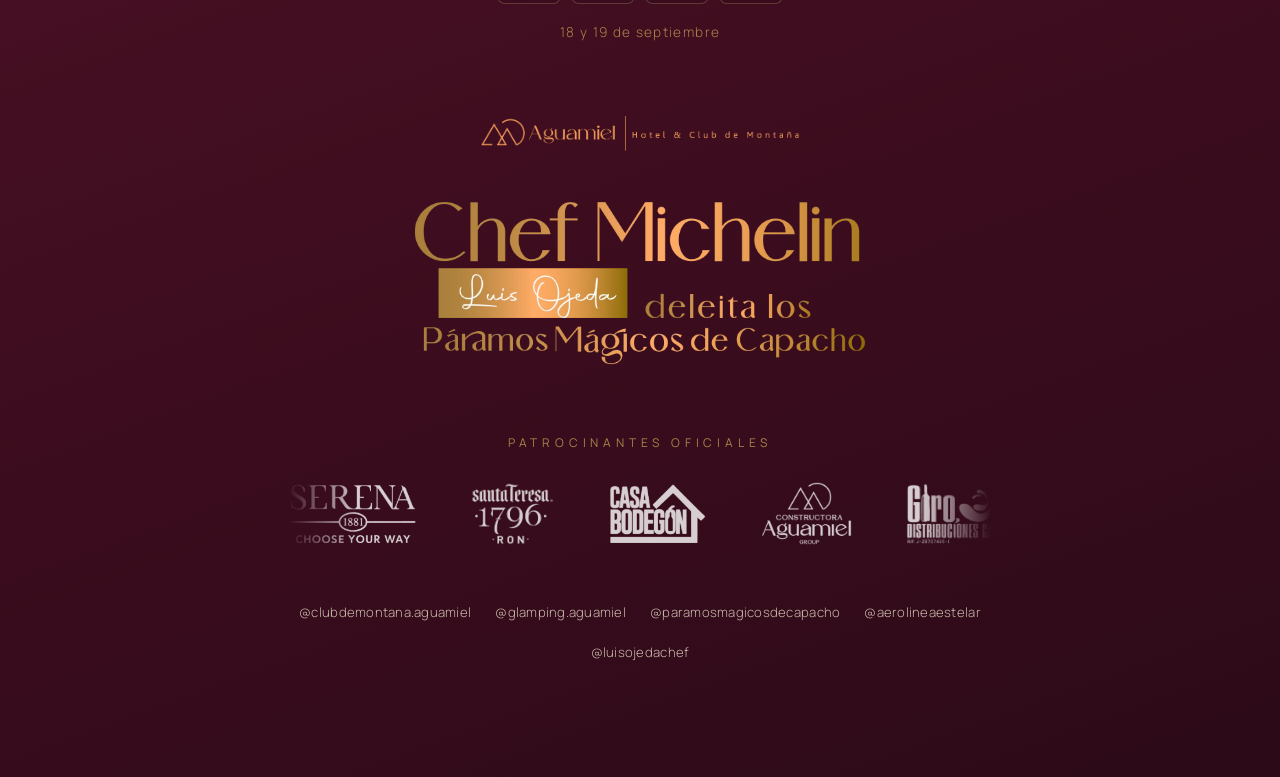
==== commit c22d133b: "Swap Principal I/II dishes, add sponsor Instagram links, update copy" ====
--- a/index.html
+++ b/index.html
@@ -198,21 +198,6 @@
         <button class="course-head" aria-expanded="false">
           <span class="course-heading">
             <img class="course-title-img" src="assets/course-title-5.png" alt="5to tiempo — Principal I" width="565" height="219">
-            <span class="course-name">2 Costillas de Cordero al Carbón con Lima Tatemada</span>
-          </span>
-          <span class="course-chevron" aria-hidden="true"></span>
-        </button>
-        <div class="course-body">
-          <div class="course-body-inner">
-            <p>Un plato que rinde honor al fuego y a la cocina de montaña. Jugosas costillas de cordero marinadas durante horas en una mezcla profunda de especias aromáticas, asadas lentamente a la brasa y rematadas con el toque cítrico, intenso y ahumado de una lima tatemada al carbón. Con chutney de piña.</p>
-          </div>
-        </div>
-      </li>
-
-      <li class="course" data-course="6" data-reveal>
-        <button class="course-head" aria-expanded="false">
-          <span class="course-heading">
-            <img class="course-title-img" src="assets/course-title-6.png" alt="6to tiempo — Principal II" width="324" height="120">
             <span class="course-name">Medallón de Lomito de Ternera en Salsa Nihari</span>
           </span>
           <span class="course-chevron" aria-hidden="true"></span>
@@ -225,6 +210,21 @@
         </div>
       </li>
 
+      <li class="course" data-course="6" data-reveal>
+        <button class="course-head" aria-expanded="false">
+          <span class="course-heading">
+            <img class="course-title-img" src="assets/course-title-6.png" alt="6to tiempo — Principal II" width="324" height="120">
+            <span class="course-name">2 Costillas de Cordero al Carbón con Lima Tatemada</span>
+          </span>
+          <span class="course-chevron" aria-hidden="true"></span>
+        </button>
+        <div class="course-body">
+          <div class="course-body-inner">
+            <p>Un plato que rinde honor al fuego y a la cocina de montaña. Jugosas costillas de cordero marinadas durante horas en una mezcla profunda de especias aromáticas, asadas lentamente a la brasa y rematadas con el toque cítrico, intenso y ahumado de una lima tatemada al carbón. Con chutney de piña.</p>
+          </div>
+        </div>
+      </li>
+
       <li class="course" data-course="7" data-reveal>
         <button class="course-head" aria-expanded="false">
           <span class="course-heading">
@@ -250,7 +250,7 @@
         </button>
         <div class="course-body">
           <div class="course-body-inner">
-            <p>Un homenaje al mango, rey de las frutas tropicales. Presentamos una textura ligera y aterciopelada de mango en su punto óptimo de dulzor, matizada con destellos cítricos y un velo crujiente de hielo para ofrecer un toque dulce, fresco y altamente reconfortante.</p>
+            <p>Un homenaje al mango, rey de las frutas indias. Presentamos una textura ligera y aterciopelada de mango en su punto óptimo de dulzor, matizada con destellos cítricos y un velo crujiente de hielo para ofrecer un toque dulce, fresco y altamente reconfortante.</p>
           </div>
         </div>
       </li>
@@ -310,35 +310,35 @@
     <div class="sponsors-marquee" data-reveal>
       <div class="sponsors-track">
         <div class="sponsor-item"><img src="assets/sponsor-serena.png" alt="Serena 1881" class="sponsor-logo" width="225" height="111"></div>
-        <div class="sponsor-item"><img src="assets/sponsor-santa-teresa-1796.png" alt="Santa Teresa 1796" class="sponsor-logo" width="199" height="150"></div>
-        <div class="sponsor-item"><img src="assets/sponsor-casa-bodegon.png" alt="Casa Bodegón" class="sponsor-logo" width="174" height="110"></div>
-        <div class="sponsor-item"><img src="assets/sponsor-constructora-aguamiel.png" alt="Constructora Aguamiel Group" class="sponsor-logo" width="238" height="163"></div>
-        <div class="sponsor-item"><img src="assets/sponsor-giro-distribuciones.png" alt="Giro Distribuciones CA" class="sponsor-logo" width="189" height="133"></div>
-        <div class="sponsor-item"><img src="assets/sponsor-casa-del-aguardiente.png" alt="Casa del Aguardiente" class="sponsor-logo" width="168" height="172"></div>
-        <div class="sponsor-item"><img src="assets/sponsor-dimca-toyota.png" alt="Dimca Toyota" class="sponsor-logo" width="248" height="95"></div>
-        <div class="sponsor-item"><img src="assets/sponsor-bodegas-marques-caceres.png" alt="Bodegas Marqués de Cáceres" class="sponsor-logo" width="215" height="152"></div>
-        <div class="sponsor-item"><img src="assets/sponsor-currican-fresh-seafood.png" alt="Currican Fresh Seafood" class="sponsor-logo" width="161" height="157"></div>
-        <div class="sponsor-item"><img src="assets/sponsor-chente-brewery.png" alt="Chente Brewery" class="sponsor-logo" width="191" height="148"></div>
-        <div class="sponsor-item"><img src="assets/sponsor-crazy-music-v2.png" alt="Crazy Music" class="sponsor-logo" width="691" height="139"></div>
-        <div class="sponsor-item"><img src="assets/sponsor-la-mesa.png" alt="La Mesa Etiqueta Boutique" class="sponsor-logo" width="223" height="132"></div>
-        <div class="sponsor-item"><img src="assets/sponsor-ubdrive.png" alt="UBDrive App de Traslados" class="sponsor-logo" width="232" height="71"></div>
-        <div class="sponsor-item"><img src="assets/sponsor-martin-v2.png" alt="Martín" class="sponsor-logo" width="668" height="433"></div>
-        <div class="sponsor-item"><img src="assets/sponsor-asistplus-v2.png" alt="AsistPlus" class="sponsor-logo" width="824" height="375"></div>
+        <div class="sponsor-item"><a href="https://instagram.com/casabodegonsc" target="_blank" rel="noopener"><img src="assets/sponsor-santa-teresa-1796.png" alt="Santa Teresa 1796" class="sponsor-logo" width="199" height="150"></a></div>
+        <div class="sponsor-item"><a href="https://instagram.com/casabodegonsc" target="_blank" rel="noopener"><img src="assets/sponsor-casa-bodegon.png" alt="Casa Bodegón" class="sponsor-logo" width="174" height="110"></a></div>
+        <div class="sponsor-item"><a href="https://instagram.com/constructora.aguamielgroup" target="_blank" rel="noopener"><img src="assets/sponsor-constructora-aguamiel.png" alt="Constructora Aguamiel Group" class="sponsor-logo" width="238" height="163"></a></div>
+        <div class="sponsor-item"><a href="https://instagram.com/girodistribuciones" target="_blank" rel="noopener"><img src="assets/sponsor-giro-distribuciones.png" alt="Giro Distribuciones CA" class="sponsor-logo" width="189" height="133"></a></div>
+        <div class="sponsor-item"><a href="https://instagram.com/casadelaguardiente" target="_blank" rel="noopener"><img src="assets/sponsor-casa-del-aguardiente.png" alt="Casa del Aguardiente" class="sponsor-logo" width="168" height="172"></a></div>
+        <div class="sponsor-item"><a href="https://instagram.com/dimcatoyota" target="_blank" rel="noopener"><img src="assets/sponsor-dimca-toyota.png" alt="Dimca Toyota" class="sponsor-logo" width="248" height="95"></a></div>
+        <div class="sponsor-item"><a href="https://instagram.com/girodistribuciones" target="_blank" rel="noopener"><img src="assets/sponsor-bodegas-marques-caceres.png" alt="Bodegas Marqués de Cáceres" class="sponsor-logo" width="215" height="152"></a></div>
+        <div class="sponsor-item"><a href="https://instagram.com/curricanvzla" target="_blank" rel="noopener"><img src="assets/sponsor-currican-fresh-seafood.png" alt="Currican Fresh Seafood" class="sponsor-logo" width="161" height="157"></a></div>
+        <div class="sponsor-item"><a href="https://instagram.com/chentecraftbeersc" target="_blank" rel="noopener"><img src="assets/sponsor-chente-brewery.png" alt="Chente Brewery" class="sponsor-logo" width="191" height="148"></a></div>
+        <div class="sponsor-item"><a href="https://instagram.com/crazymusic69" target="_blank" rel="noopener"><img src="assets/sponsor-crazy-music-v2.png" alt="Crazy Music" class="sponsor-logo" width="691" height="139"></a></div>
+        <div class="sponsor-item"><a href="https://instagram.com/la_mesabyad" target="_blank" rel="noopener"><img src="assets/sponsor-la-mesa.png" alt="La Mesa Etiqueta Boutique" class="sponsor-logo" width="223" height="132"></a></div>
+        <div class="sponsor-item"><a href="https://instagram.com/ubdrive.ve" target="_blank" rel="noopener"><img src="assets/sponsor-ubdrive.png" alt="UBDrive App de Traslados" class="sponsor-logo" width="232" height="71"></a></div>
+        <div class="sponsor-item"><a href="https://instagram.com/soymartinmusico" target="_blank" rel="noopener"><img src="assets/sponsor-martin-v2.png" alt="Martín" class="sponsor-logo" width="668" height="433"></a></div>
+        <div class="sponsor-item"><a href="https://instagram.com/asist_plus" target="_blank" rel="noopener"><img src="assets/sponsor-asistplus-v2.png" alt="AsistPlus" class="sponsor-logo" width="824" height="375"></a></div>
         <div class="sponsor-item" aria-hidden="true"><img src="assets/sponsor-serena.png" alt="" class="sponsor-logo" width="225" height="111"></div>
-        <div class="sponsor-item" aria-hidden="true"><img src="assets/sponsor-santa-teresa-1796.png" alt="" class="sponsor-logo" width="199" height="150"></div>
-        <div class="sponsor-item" aria-hidden="true"><img src="assets/sponsor-casa-bodegon.png" alt="" class="sponsor-logo" width="174" height="110"></div>
-        <div class="sponsor-item" aria-hidden="true"><img src="assets/sponsor-constructora-aguamiel.png" alt="" class="sponsor-logo" width="238" height="163"></div>
-        <div class="sponsor-item" aria-hidden="true"><img src="assets/sponsor-giro-distribuciones.png" alt="" class="sponsor-logo" width="189" height="133"></div>
-        <div class="sponsor-item" aria-hidden="true"><img src="assets/sponsor-casa-del-aguardiente.png" alt="" class="sponsor-logo" width="168" height="172"></div>
-        <div class="sponsor-item" aria-hidden="true"><img src="assets/sponsor-dimca-toyota.png" alt="" class="sponsor-logo" width="248" height="95"></div>
-        <div class="sponsor-item" aria-hidden="true"><img src="assets/sponsor-bodegas-marques-caceres.png" alt="" class="sponsor-logo" width="215" height="152"></div>
-        <div class="sponsor-item" aria-hidden="true"><img src="assets/sponsor-currican-fresh-seafood.png" alt="" class="sponsor-logo" width="161" height="157"></div>
-        <div class="sponsor-item" aria-hidden="true"><img src="assets/sponsor-chente-brewery.png" alt="" class="sponsor-logo" width="191" height="148"></div>
-        <div class="sponsor-item" aria-hidden="true"><img src="assets/sponsor-crazy-music-v2.png" alt="" class="sponsor-logo" width="691" height="139"></div>
-        <div class="sponsor-item" aria-hidden="true"><img src="assets/sponsor-la-mesa.png" alt="" class="sponsor-logo" width="223" height="132"></div>
-        <div class="sponsor-item" aria-hidden="true"><img src="assets/sponsor-ubdrive.png" alt="" class="sponsor-logo" width="232" height="71"></div>
-        <div class="sponsor-item" aria-hidden="true"><img src="assets/sponsor-martin-v2.png" alt="" class="sponsor-logo" width="668" height="433"></div>
-        <div class="sponsor-item" aria-hidden="true"><img src="assets/sponsor-asistplus-v2.png" alt="" class="sponsor-logo" width="824" height="375"></div>
+        <div class="sponsor-item" aria-hidden="true"><a href="https://instagram.com/casabodegonsc" tabindex="-1"><img src="assets/sponsor-santa-teresa-1796.png" alt="" class="sponsor-logo" width="199" height="150"></a></div>
+        <div class="sponsor-item" aria-hidden="true"><a href="https://instagram.com/casabodegonsc" tabindex="-1"><img src="assets/sponsor-casa-bodegon.png" alt="" class="sponsor-logo" width="174" height="110"></a></div>
+        <div class="sponsor-item" aria-hidden="true"><a href="https://instagram.com/constructora.aguamielgroup" tabindex="-1"><img src="assets/sponsor-constructora-aguamiel.png" alt="" class="sponsor-logo" width="238" height="163"></a></div>
+        <div class="sponsor-item" aria-hidden="true"><a href="https://instagram.com/girodistribuciones" tabindex="-1"><img src="assets/sponsor-giro-distribuciones.png" alt="" class="sponsor-logo" width="189" height="133"></a></div>
+        <div class="sponsor-item" aria-hidden="true"><a href="https://instagram.com/casadelaguardiente" tabindex="-1"><img src="assets/sponsor-casa-del-aguardiente.png" alt="" class="sponsor-logo" width="168" height="172"></a></div>
+        <div class="sponsor-item" aria-hidden="true"><a href="https://instagram.com/dimcatoyota" tabindex="-1"><img src="assets/sponsor-dimca-toyota.png" alt="" class="sponsor-logo" width="248" height="95"></a></div>
+        <div class="sponsor-item" aria-hidden="true"><a href="https://instagram.com/girodistribuciones" tabindex="-1"><img src="assets/sponsor-bodegas-marques-caceres.png" alt="" class="sponsor-logo" width="215" height="152"></a></div>
+        <div class="sponsor-item" aria-hidden="true"><a href="https://instagram.com/curricanvzla" tabindex="-1"><img src="assets/sponsor-currican-fresh-seafood.png" alt="" class="sponsor-logo" width="161" height="157"></a></div>
+        <div class="sponsor-item" aria-hidden="true"><a href="https://instagram.com/chentecraftbeersc" tabindex="-1"><img src="assets/sponsor-chente-brewery.png" alt="" class="sponsor-logo" width="191" height="148"></a></div>
+        <div class="sponsor-item" aria-hidden="true"><a href="https://instagram.com/crazymusic69" tabindex="-1"><img src="assets/sponsor-crazy-music-v2.png" alt="" class="sponsor-logo" width="691" height="139"></a></div>
+        <div class="sponsor-item" aria-hidden="true"><a href="https://instagram.com/la_mesabyad" tabindex="-1"><img src="assets/sponsor-la-mesa.png" alt="" class="sponsor-logo" width="223" height="132"></a></div>
+        <div class="sponsor-item" aria-hidden="true"><a href="https://instagram.com/ubdrive.ve" tabindex="-1"><img src="assets/sponsor-ubdrive.png" alt="" class="sponsor-logo" width="232" height="71"></a></div>
+        <div class="sponsor-item" aria-hidden="true"><a href="https://instagram.com/soymartinmusico" tabindex="-1"><img src="assets/sponsor-martin-v2.png" alt="" class="sponsor-logo" width="668" height="433"></a></div>
+        <div class="sponsor-item" aria-hidden="true"><a href="https://instagram.com/asist_plus" tabindex="-1"><img src="assets/sponsor-asistplus-v2.png" alt="" class="sponsor-logo" width="824" height="375"></a></div>
       </div>
     </div>
 
--- a/css/style.css
+++ b/css/style.css
@@ -240,7 +240,7 @@
   width:min(520px,88vw);height:auto;margin:0 auto;
 }
 .lede{
-  font-family:'Manrope',sans-serif;font-weight:200;
+  font-family:'Manrope',sans-serif;font-weight:400;
   font-size:1.28rem;line-height:1.75;color:#4a2530;
   text-align:center;
 }
@@ -455,6 +455,7 @@
   to{transform:translateX(0%);}
 }
 .sponsor-item{flex:0 0 auto;display:flex;align-items:center;justify-content:center;height:64px;}
+.sponsor-item a{display:flex;align-items:center;height:100%;}
 .sponsor-logo{height:100%;width:auto;display:block;opacity:.8;transition:opacity .25s ease;}
 
 .social-handles{
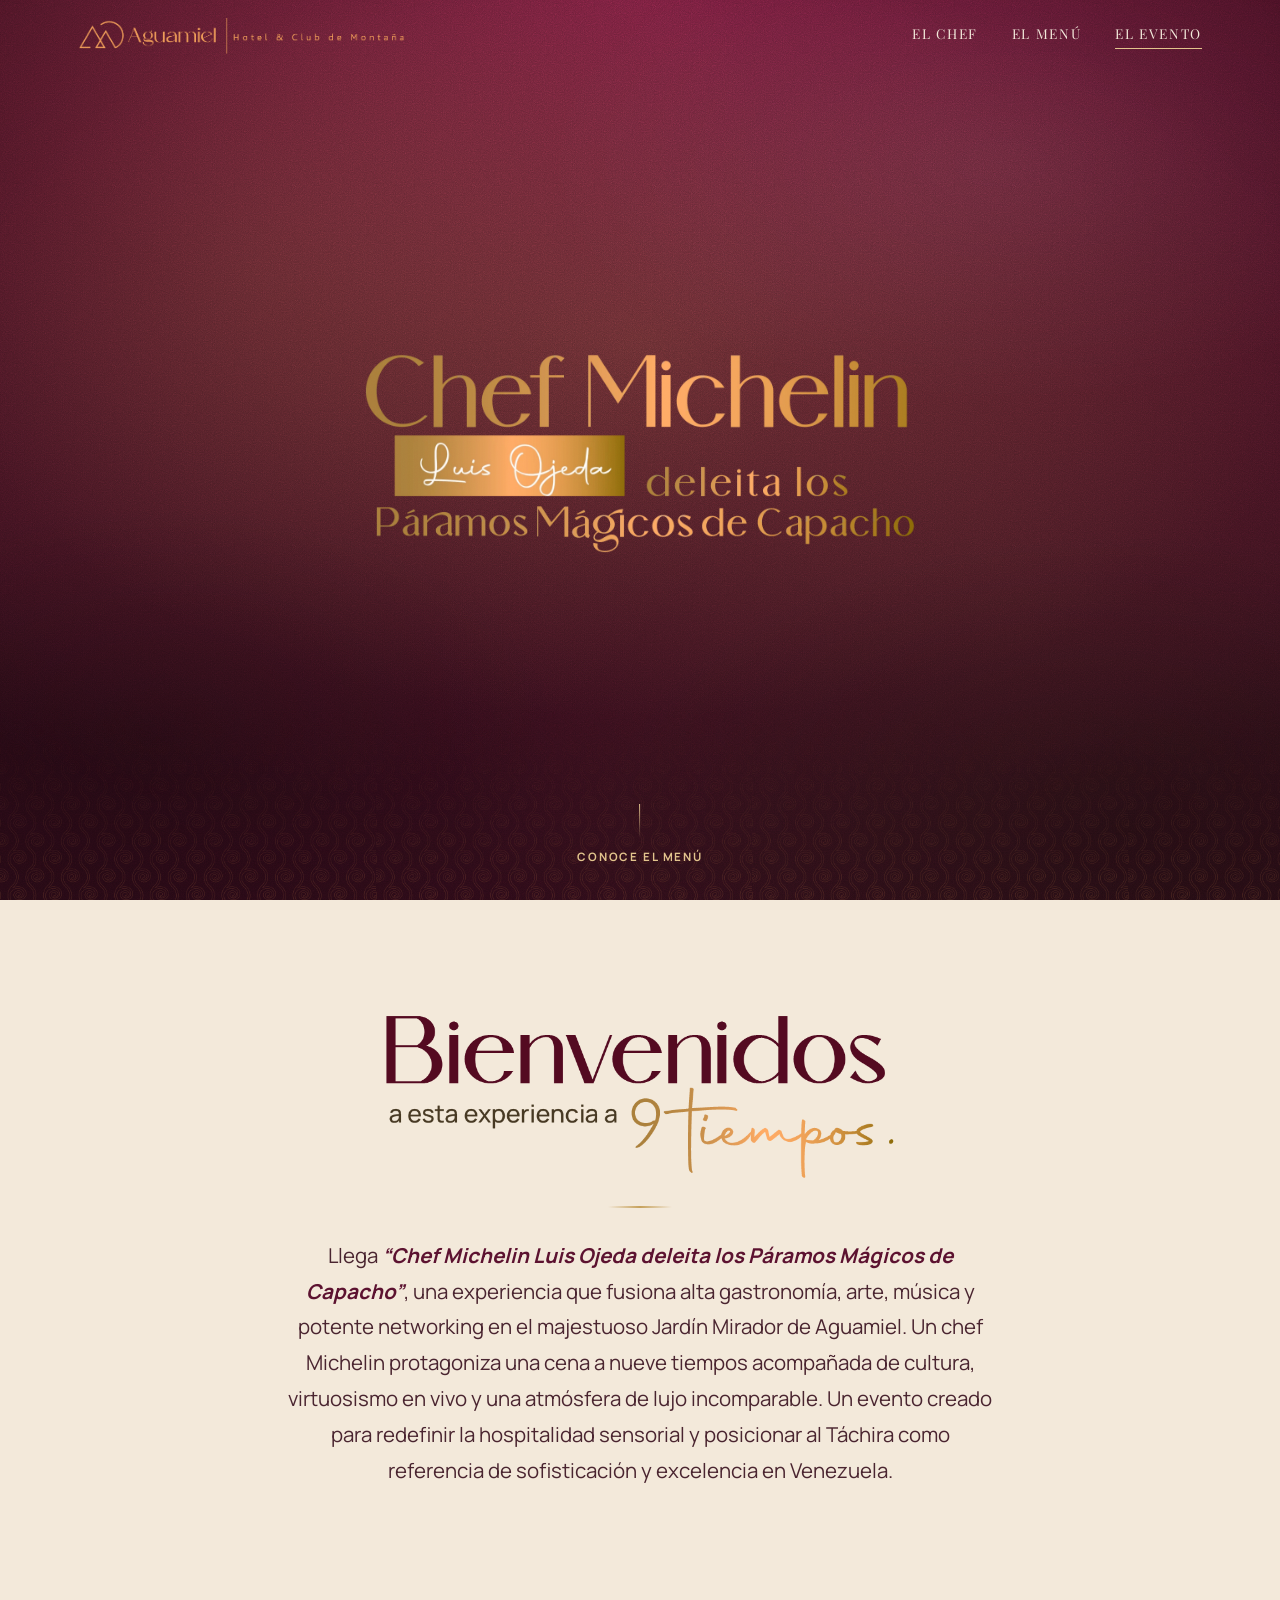
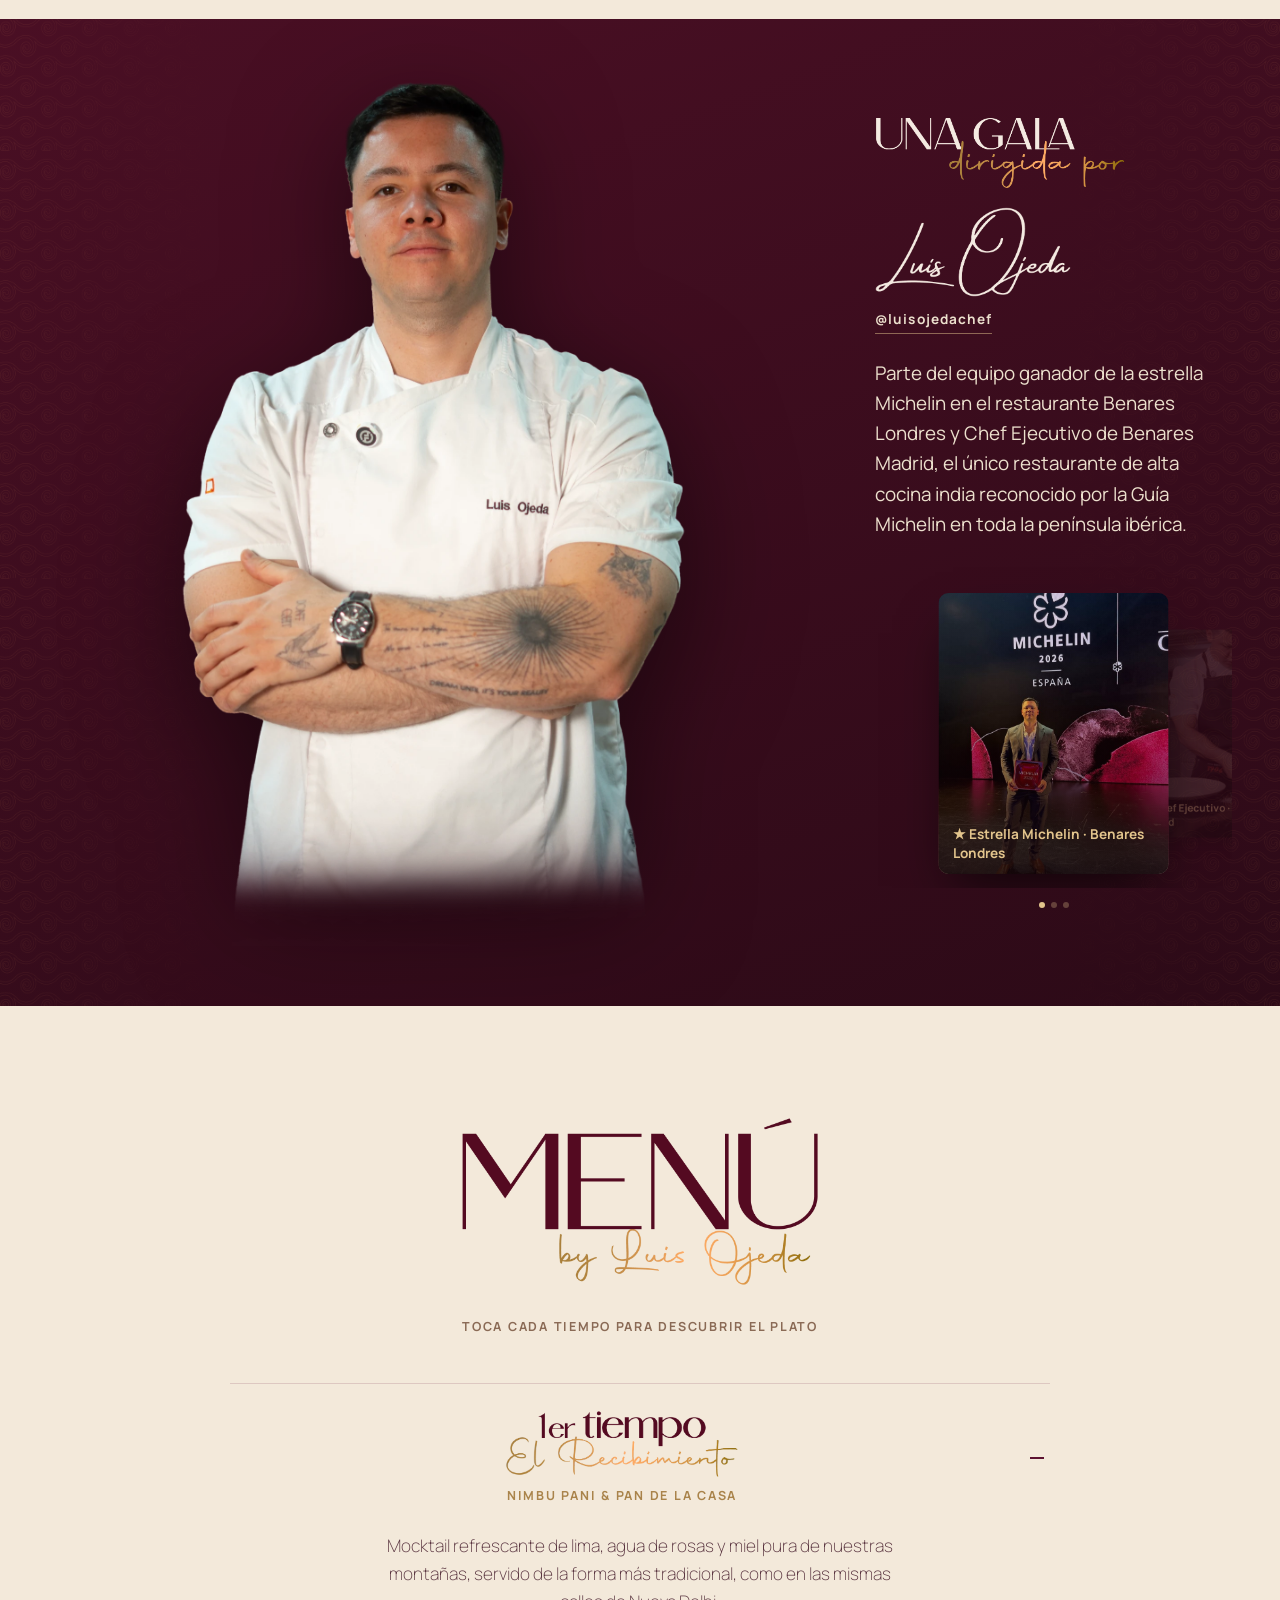
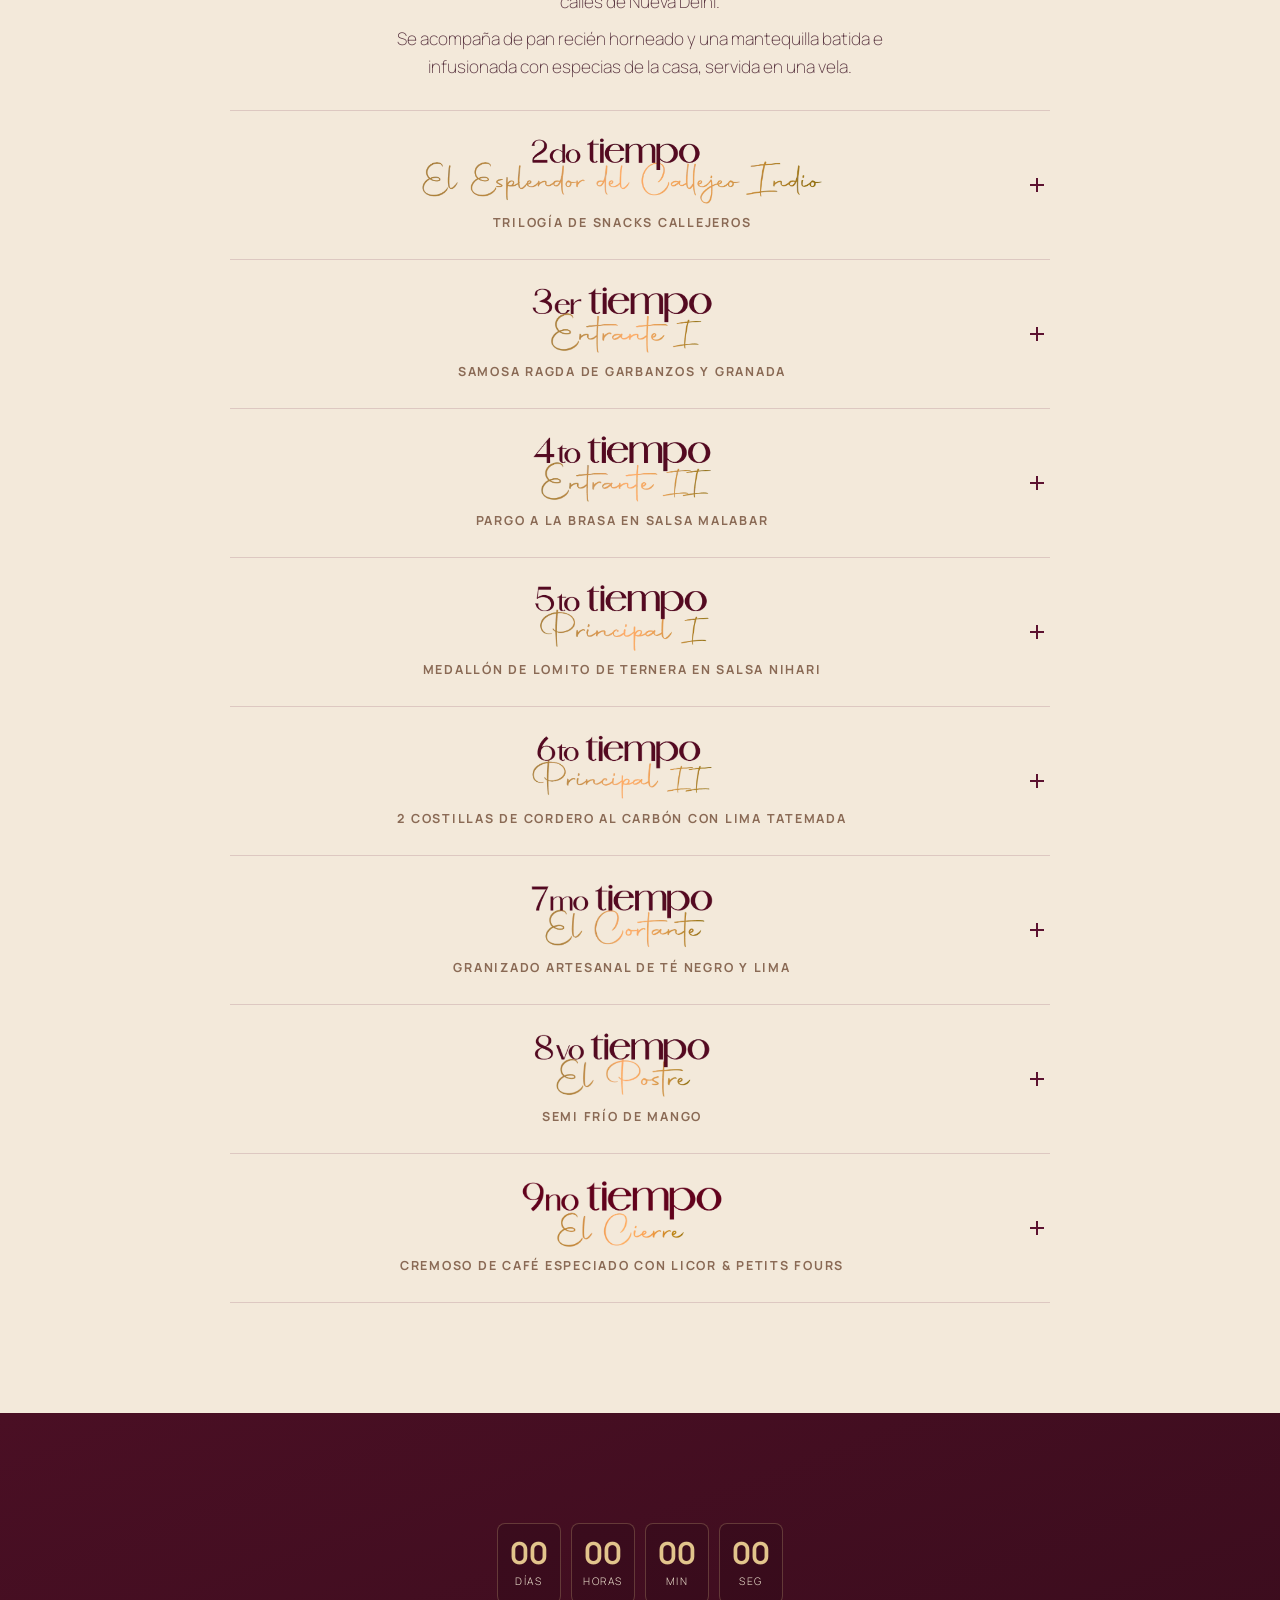
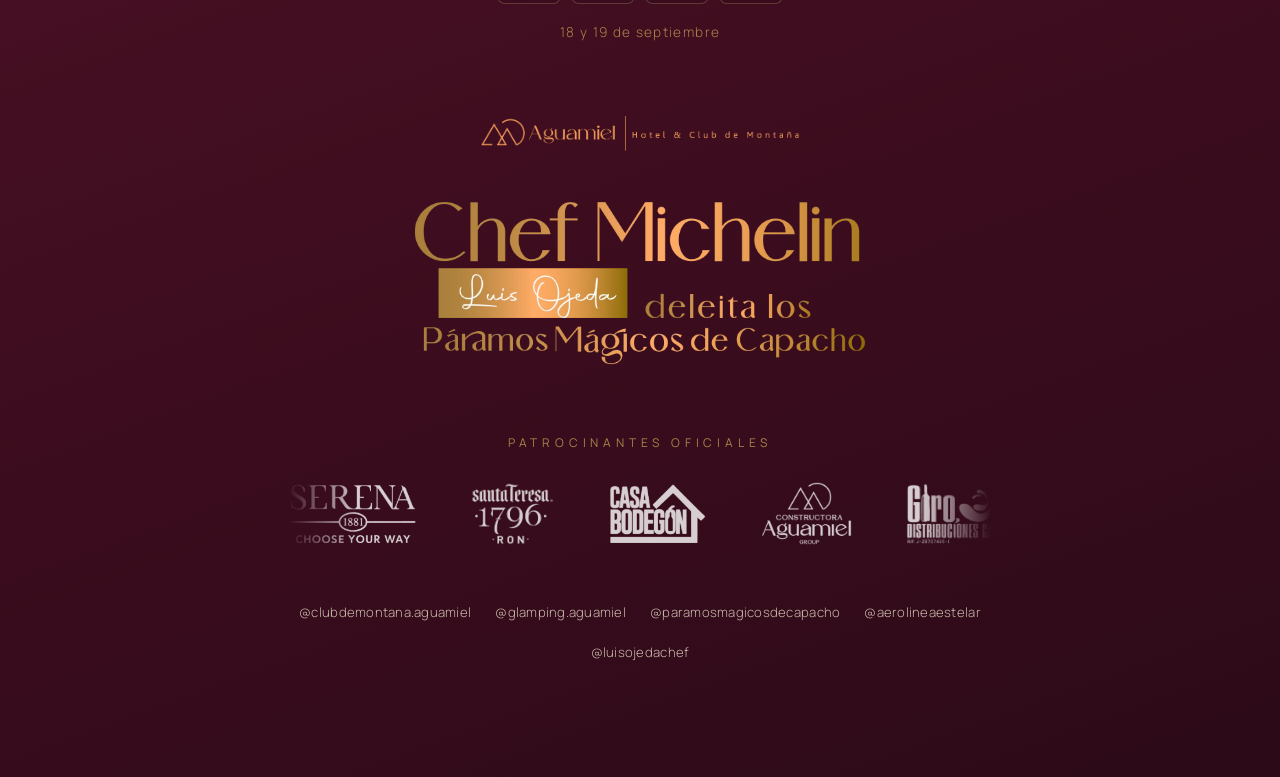
==== commit d7ba14ab: "Link Serena logo to @casabodegonsc Instagram Co-Authored-By: Claude Sonnet 5 <noreply@anthropic.com>" ====
--- a/index.html
+++ b/index.html
@@ -309,7 +309,7 @@
     <p class="sponsors-label">Patrocinantes oficiales</p>
     <div class="sponsors-marquee" data-reveal>
       <div class="sponsors-track">
-        <div class="sponsor-item"><img src="assets/sponsor-serena.png" alt="Serena 1881" class="sponsor-logo" width="225" height="111"></div>
+        <div class="sponsor-item"><a href="https://instagram.com/casabodegonsc" target="_blank" rel="noopener"><img src="assets/sponsor-serena.png" alt="Serena 1881" class="sponsor-logo" width="225" height="111"></a></div>
         <div class="sponsor-item"><a href="https://instagram.com/casabodegonsc" target="_blank" rel="noopener"><img src="assets/sponsor-santa-teresa-1796.png" alt="Santa Teresa 1796" class="sponsor-logo" width="199" height="150"></a></div>
         <div class="sponsor-item"><a href="https://instagram.com/casabodegonsc" target="_blank" rel="noopener"><img src="assets/sponsor-casa-bodegon.png" alt="Casa Bodegón" class="sponsor-logo" width="174" height="110"></a></div>
         <div class="sponsor-item"><a href="https://instagram.com/constructora.aguamielgroup" target="_blank" rel="noopener"><img src="assets/sponsor-constructora-aguamiel.png" alt="Constructora Aguamiel Group" class="sponsor-logo" width="238" height="163"></a></div>
@@ -324,7 +324,7 @@
         <div class="sponsor-item"><a href="https://instagram.com/ubdrive.ve" target="_blank" rel="noopener"><img src="assets/sponsor-ubdrive.png" alt="UBDrive App de Traslados" class="sponsor-logo" width="232" height="71"></a></div>
         <div class="sponsor-item"><a href="https://instagram.com/soymartinmusico" target="_blank" rel="noopener"><img src="assets/sponsor-martin-v2.png" alt="Martín" class="sponsor-logo" width="668" height="433"></a></div>
         <div class="sponsor-item"><a href="https://instagram.com/asist_plus" target="_blank" rel="noopener"><img src="assets/sponsor-asistplus-v2.png" alt="AsistPlus" class="sponsor-logo" width="824" height="375"></a></div>
-        <div class="sponsor-item" aria-hidden="true"><img src="assets/sponsor-serena.png" alt="" class="sponsor-logo" width="225" height="111"></div>
+        <div class="sponsor-item" aria-hidden="true"><a href="https://instagram.com/casabodegonsc" tabindex="-1"><img src="assets/sponsor-serena.png" alt="" class="sponsor-logo" width="225" height="111"></a></div>
         <div class="sponsor-item" aria-hidden="true"><a href="https://instagram.com/casabodegonsc" tabindex="-1"><img src="assets/sponsor-santa-teresa-1796.png" alt="" class="sponsor-logo" width="199" height="150"></a></div>
         <div class="sponsor-item" aria-hidden="true"><a href="https://instagram.com/casabodegonsc" tabindex="-1"><img src="assets/sponsor-casa-bodegon.png" alt="" class="sponsor-logo" width="174" height="110"></a></div>
         <div class="sponsor-item" aria-hidden="true"><a href="https://instagram.com/constructora.aguamielgroup" tabindex="-1"><img src="assets/sponsor-constructora-aguamiel.png" alt="" class="sponsor-logo" width="238" height="163"></a></div>
--- a/css/style.css
+++ b/css/style.css
@@ -449,7 +449,7 @@
   display:flex;align-items:center;gap:52px;width:max-content;
   animation:sponsorsMarquee 48s linear infinite;
 }
-.sponsors-marquee:hover .sponsors-track{animation-play-state:paused;}
+.sponsors-track.is-paused{animation-play-state:paused;}
 @keyframes sponsorsMarquee{
   from{transform:translateX(-50%);}
   to{transform:translateX(0%);}
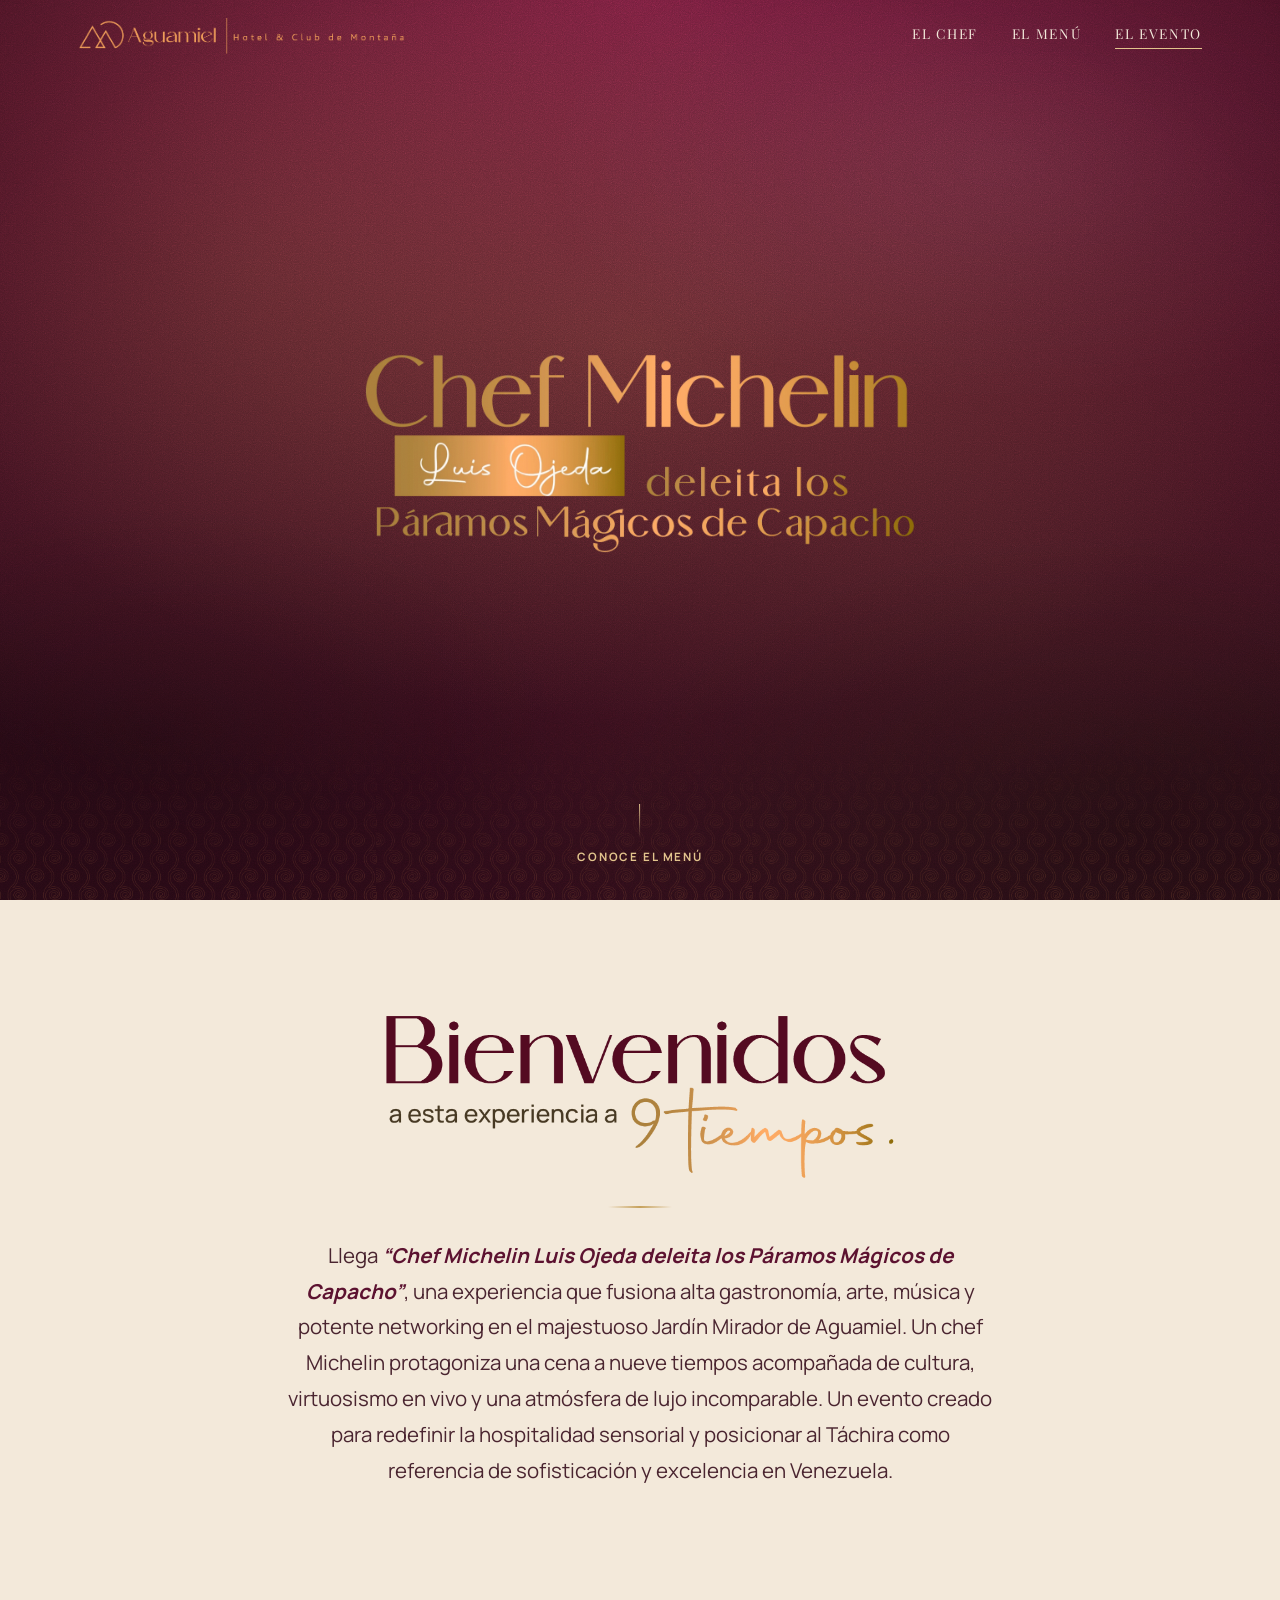
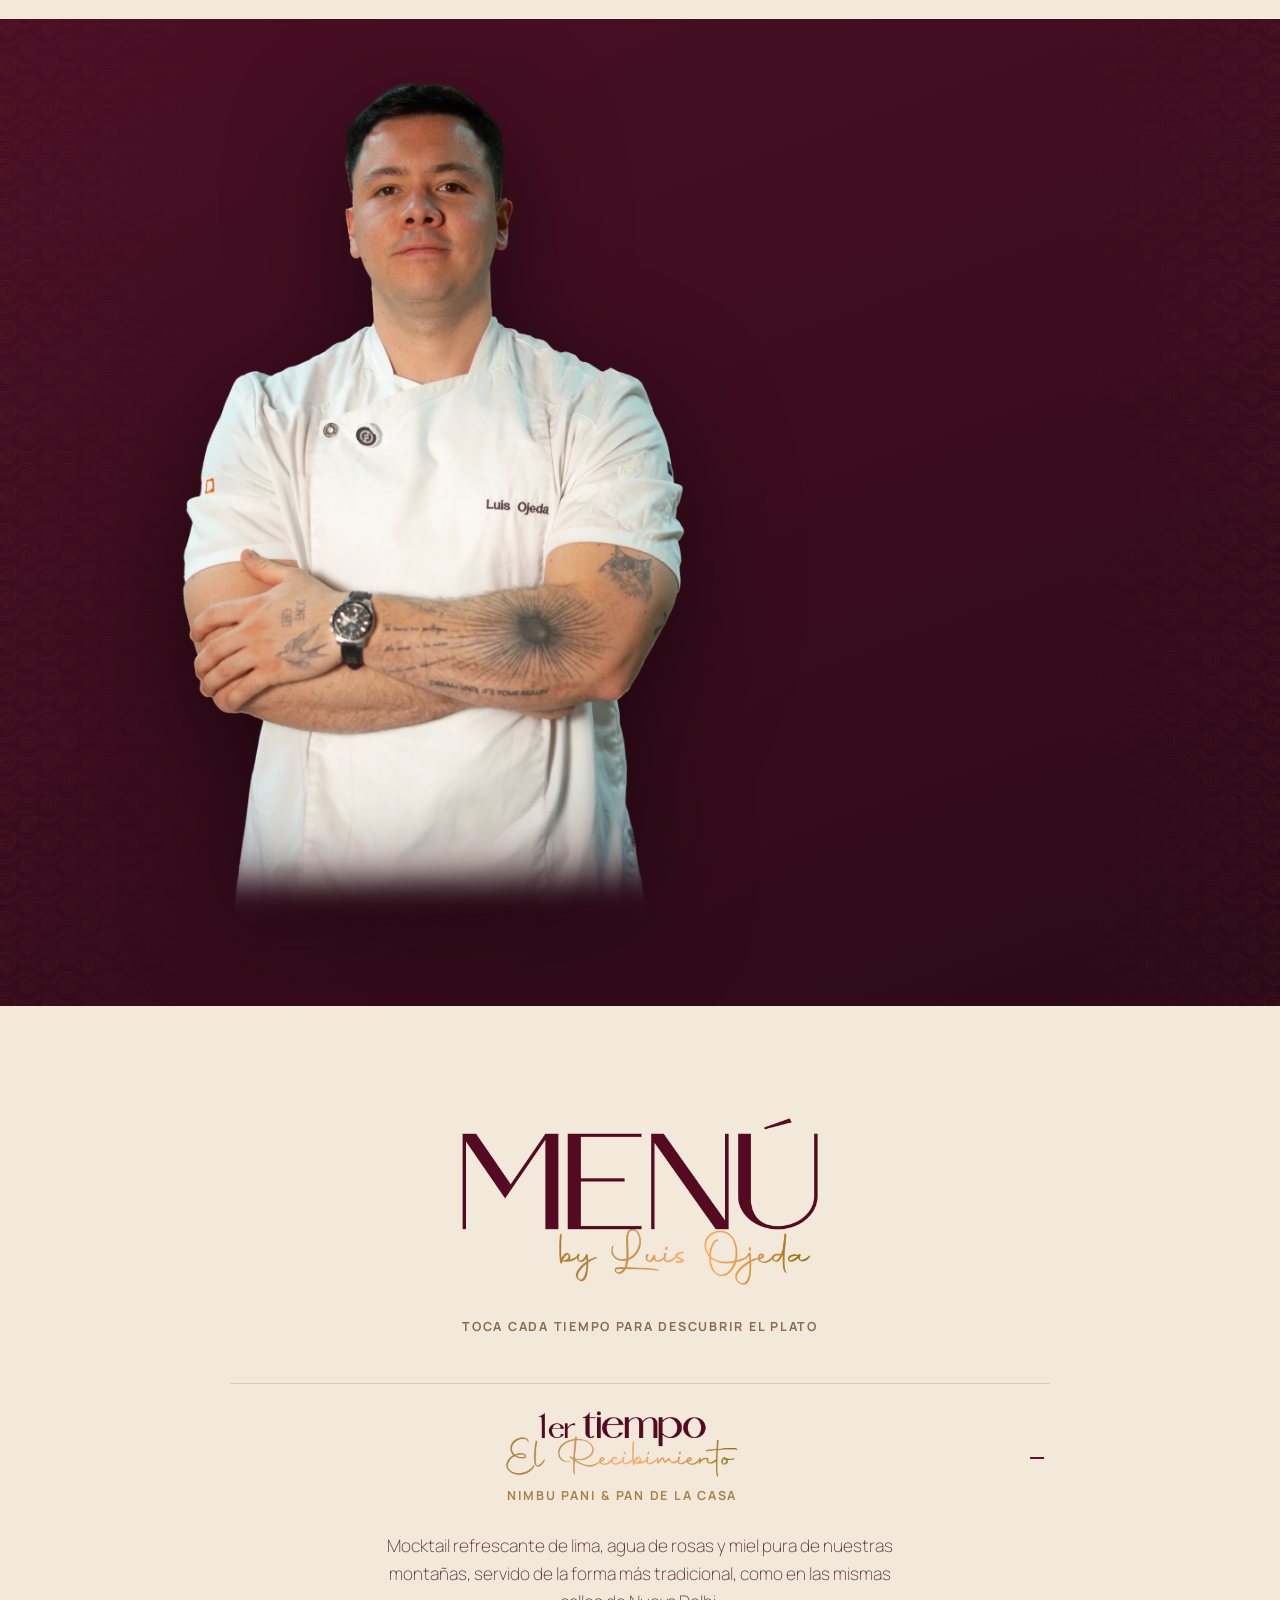
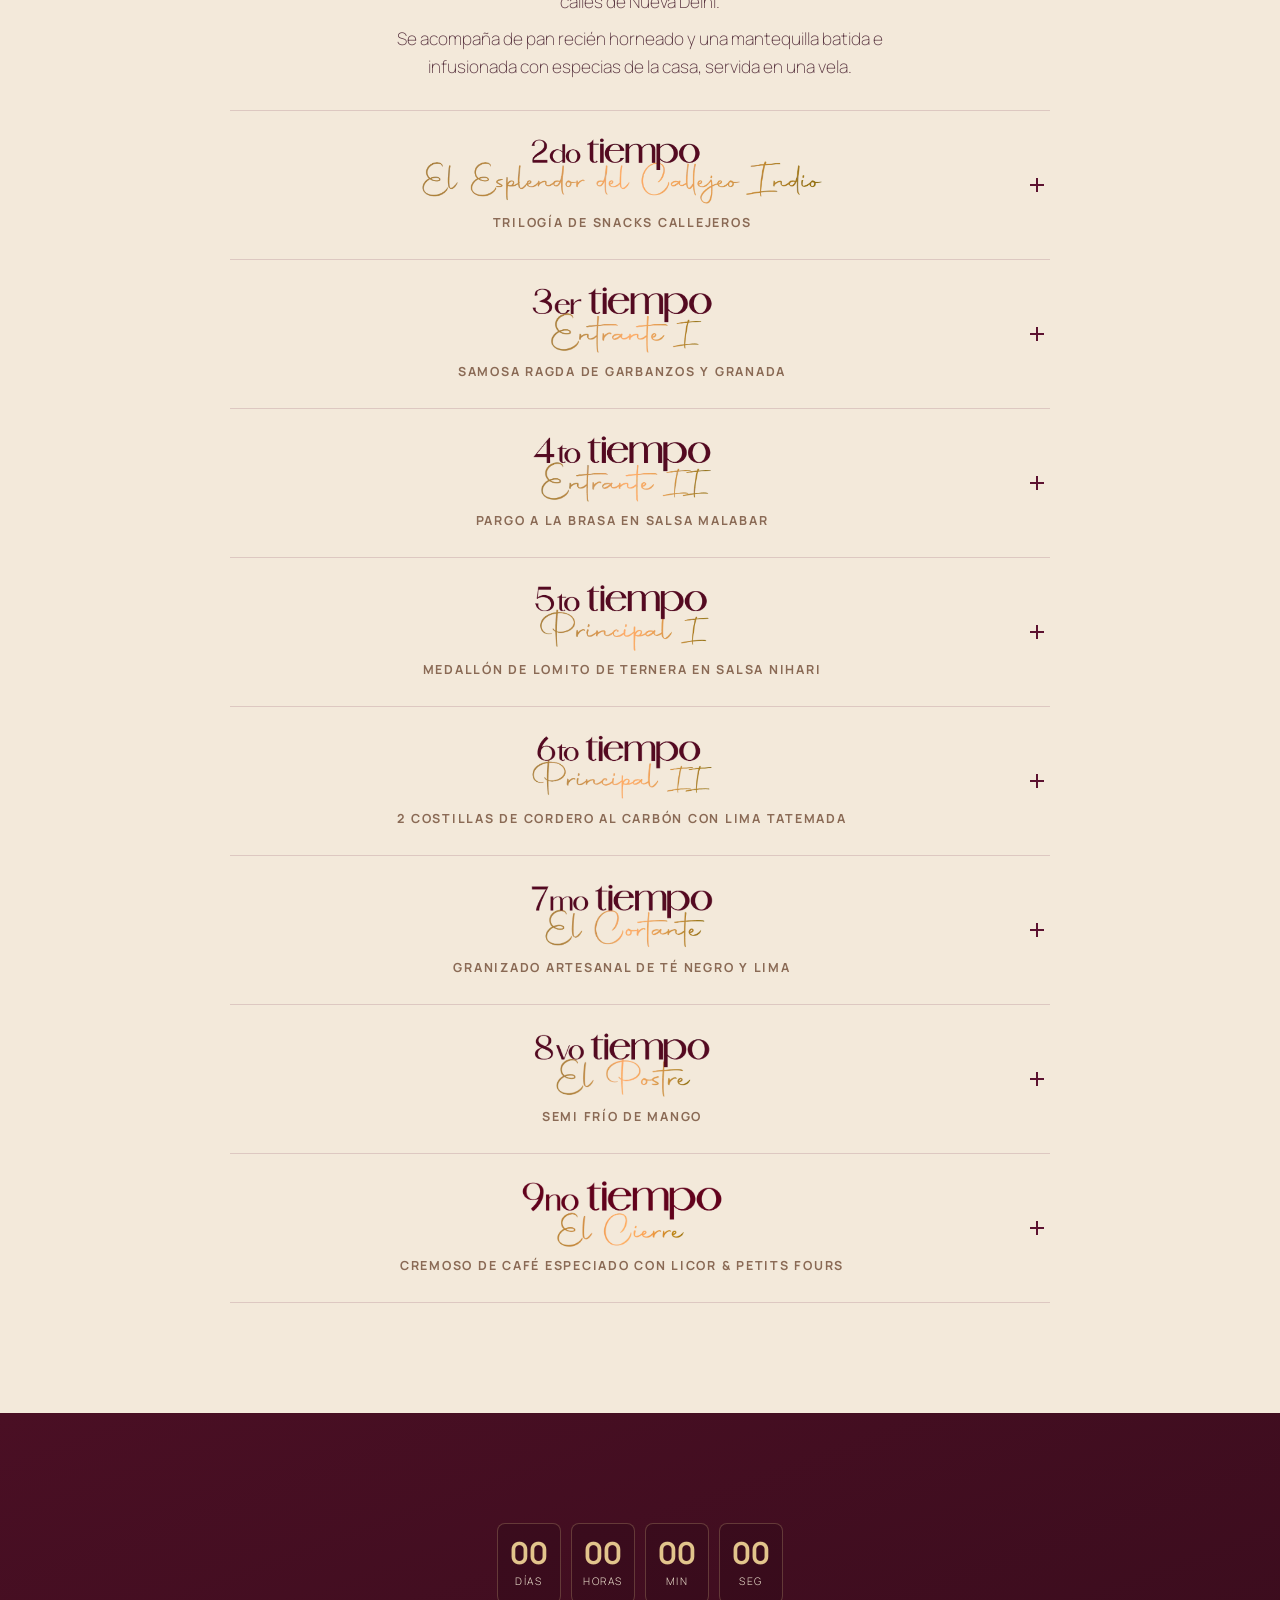
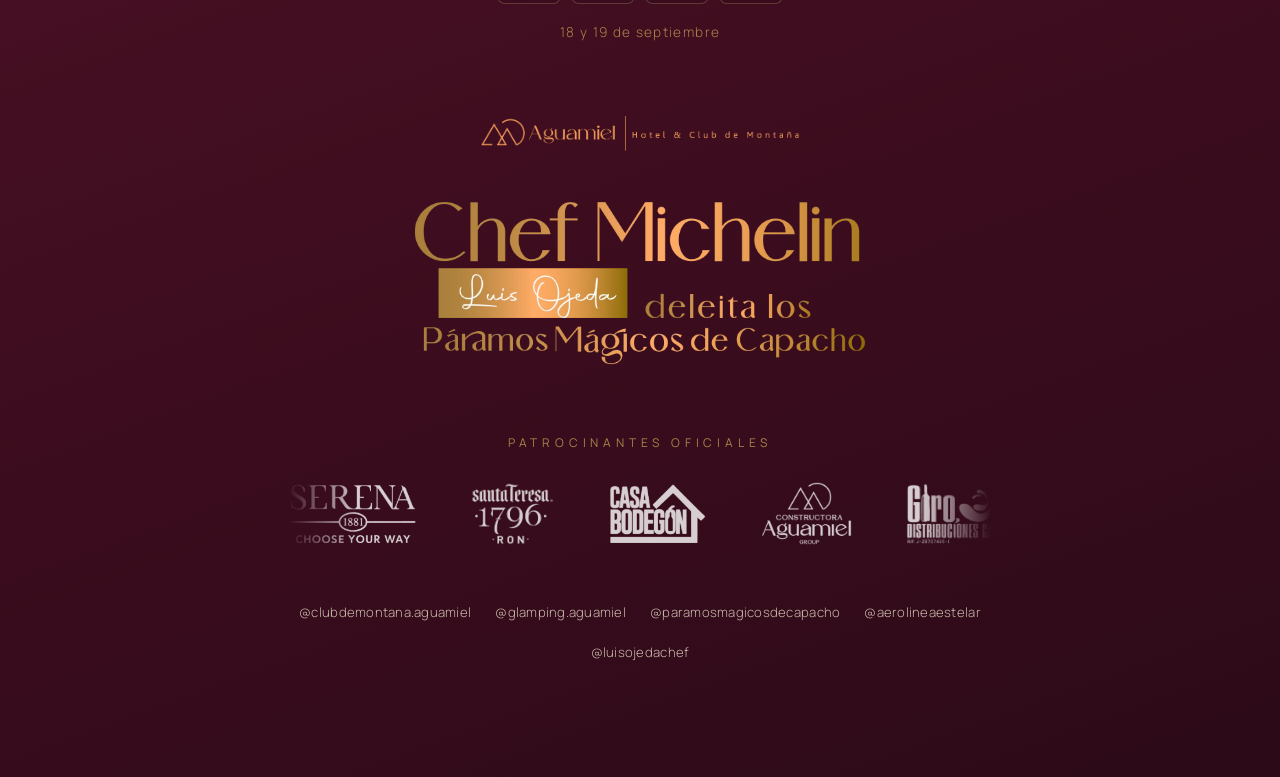
==== commit 8ca75700: "Add wine pairing (armonía) and sponsor logo under each course description Co-Authored-By: Claude Son" ====
--- a/index.html
+++ b/index.html
@@ -160,6 +160,10 @@
             <p><strong>Pani Puri</strong> — Esfera crujiente tradicional con un refinado tartar de atún, lima encurtida y la cremosidad de la salsa moilee a base de leche de coco. Cajita o plato con caraotas rojas y jarrita para la salsa.</p>
             <p><strong>Bread Fritters</strong> — Bocado de pan crujiente y dorado, relleno de patata especiada y la complejidad agridulce de nuestros chutneys de tamarindo y menta.</p>
             <p><strong>Curry de Langostinos Malai</strong> — Langostino impregnado en un curry suave y aromático, característico de la región de Calcuta.</p>
+            <div class="armonia">
+              <p class="armonia-label">Armonía Pale Ale Chente</p>
+              <img class="armonia-logo" src="assets/sponsor-chente-brewery.png" alt="Chente Brewery" width="191" height="148">
+            </div>
           </div>
         </div>
       </li>
@@ -175,6 +179,10 @@
         <div class="course-body">
           <div class="course-body-inner">
             <p>Una reinterpretación de la calle a la alta cocina donde la icónica samosa india se transforma en una delicada tartaleta crocante. Viene rellena de un guiso reconfortante de curry de garbanzos, una base de chutneys que contrastan los sabores en cada bocado, garbanzos crocantes para acentuar la textura, granada y cebollino para aportar un punto de acidez y frescura.</p>
+            <div class="armonia">
+              <p class="armonia-label">Armonía Prosecco Serena</p>
+              <img class="armonia-logo" src="assets/sponsor-serena.png" alt="Serena 1881" width="225" height="111">
+            </div>
           </div>
         </div>
       </li>
@@ -190,6 +198,10 @@
         <div class="course-body">
           <div class="course-body-inner">
             <p>Lomo de pargo fresco impregnado de los sabores de las costas del sur de la India. La salsa Malabar, con su perfil ahumado y exótico a base de coco, pimienta negra y notas cítricas, evoca las antiguas rutas marítimas que conectaron el comercio de especias con el mundo.</p>
+            <div class="armonia">
+              <p class="armonia-label">Armonía Vino Blanco Marqués de Cáceres</p>
+              <img class="armonia-logo" src="assets/sponsor-bodegas-marques-caceres.png" alt="Bodegas Marqués de Cáceres" width="215" height="152">
+            </div>
           </div>
         </div>
       </li>
@@ -221,6 +233,10 @@
         <div class="course-body">
           <div class="course-body-inner">
             <p>Un plato que rinde honor al fuego y a la cocina de montaña. Jugosas costillas de cordero marinadas durante horas en una mezcla profunda de especias aromáticas, asadas lentamente a la brasa y rematadas con el toque cítrico, intenso y ahumado de una lima tatemada al carbón. Con chutney de piña.</p>
+            <div class="armonia">
+              <p class="armonia-label">Armonía Vino Tinto Crianza Marqués de Cáceres</p>
+              <img class="armonia-logo" src="assets/sponsor-bodegas-marques-caceres.png" alt="Bodegas Marqués de Cáceres" width="215" height="152">
+            </div>
           </div>
         </div>
       </li>
@@ -251,6 +267,10 @@
         <div class="course-body">
           <div class="course-body-inner">
             <p>Un homenaje al mango, rey de las frutas indias. Presentamos una textura ligera y aterciopelada de mango en su punto óptimo de dulzor, matizada con destellos cítricos y un velo crujiente de hielo para ofrecer un toque dulce, fresco y altamente reconfortante.</p>
+            <div class="armonia">
+              <p class="armonia-label">Armonía Santa Teresa 1796</p>
+              <img class="armonia-logo" src="assets/sponsor-santa-teresa-1796.png" alt="Santa Teresa 1796" width="199" height="150">
+            </div>
           </div>
         </div>
       </li>
--- a/css/style.css
+++ b/css/style.css
@@ -394,6 +394,16 @@
   margin:0 0 10px;font-size:1.08rem;color:#5a3540;
 }
 .course-body-inner p:last-child{margin-bottom:0;}
+.armonia{
+  margin-top:20px;padding-top:16px;border-top:1px solid rgba(92,18,48,.15);
+  display:flex;flex-direction:column;align-items:center;gap:10px;
+}
+.armonia-label{
+  display:inline-block;margin:0;
+  font-family:'Manrope',sans-serif;font-weight:700;font-size:.78rem;
+  letter-spacing:.14em;text-transform:uppercase;color:#8a6a55;
+}
+.armonia-logo{height:42px;width:auto;display:block;opacity:.9;}
 
 @media (max-width:560px){
   .course-head{gap:14px;}
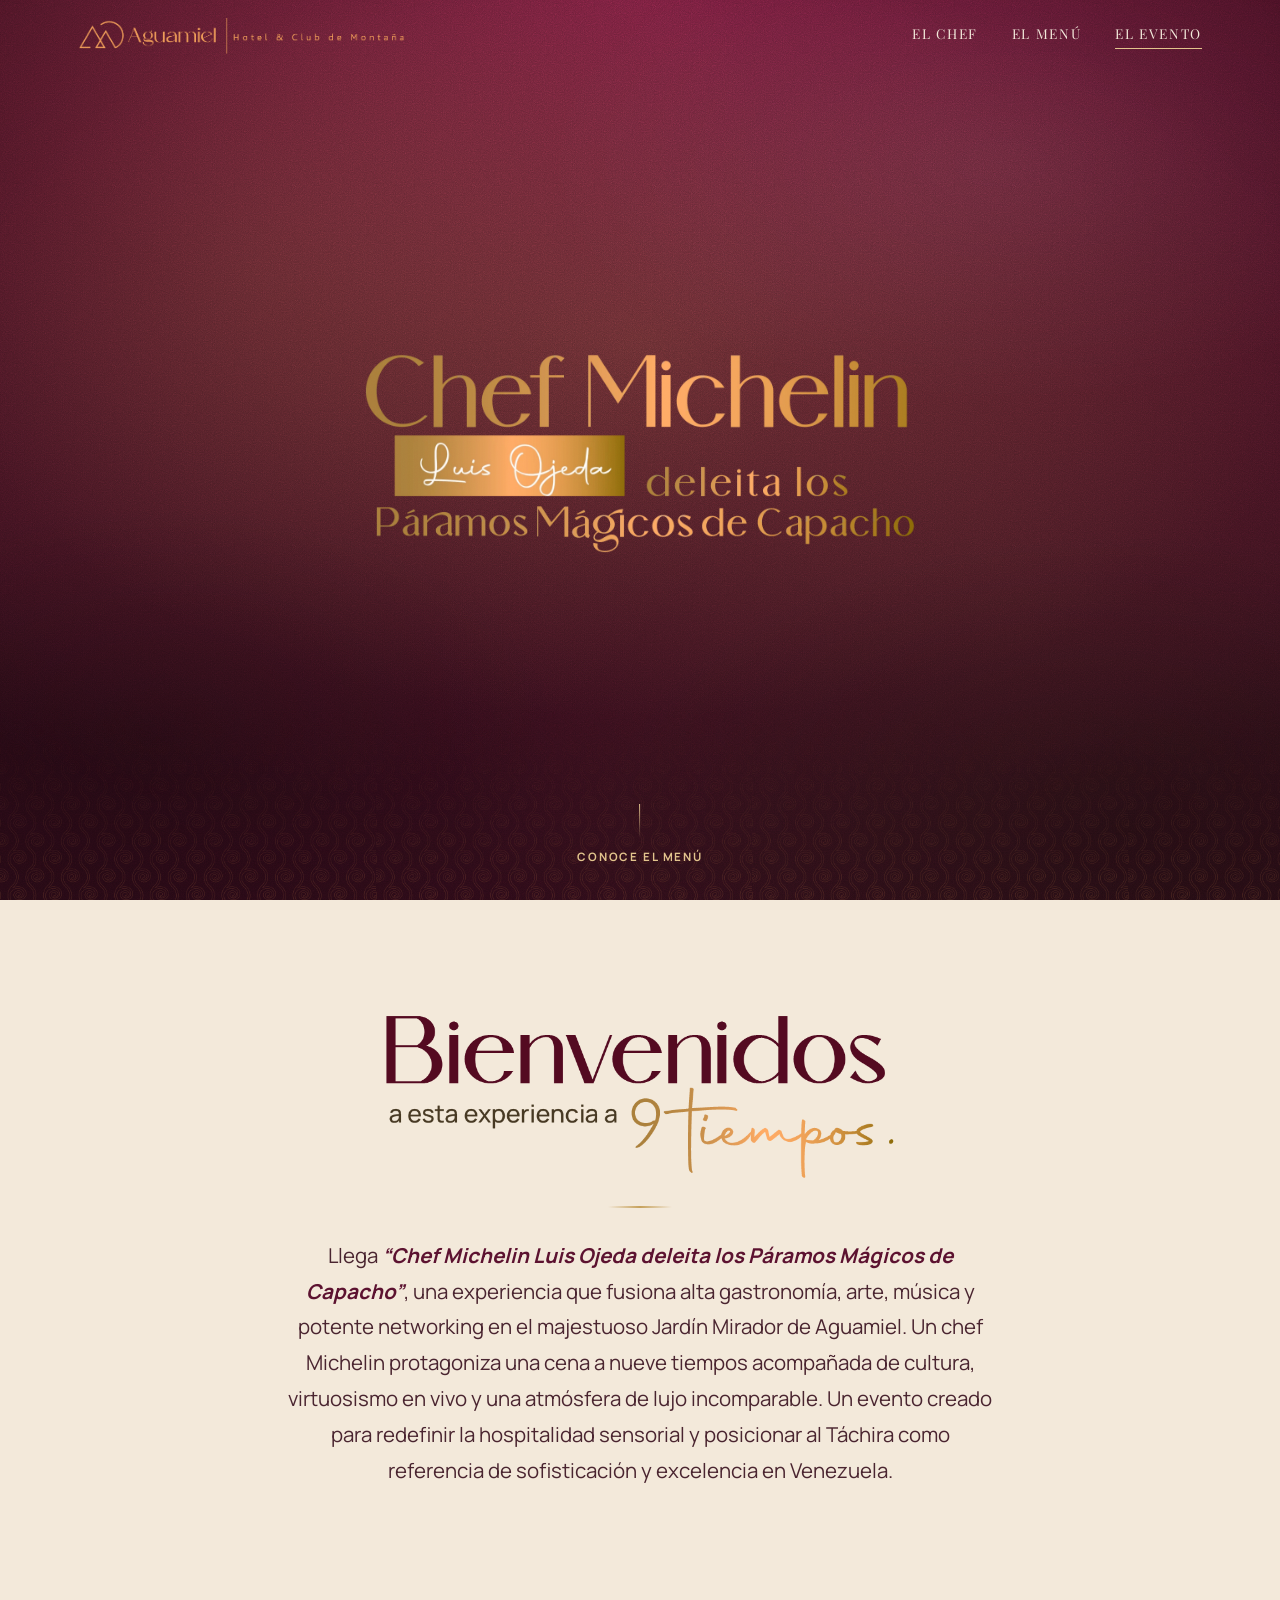
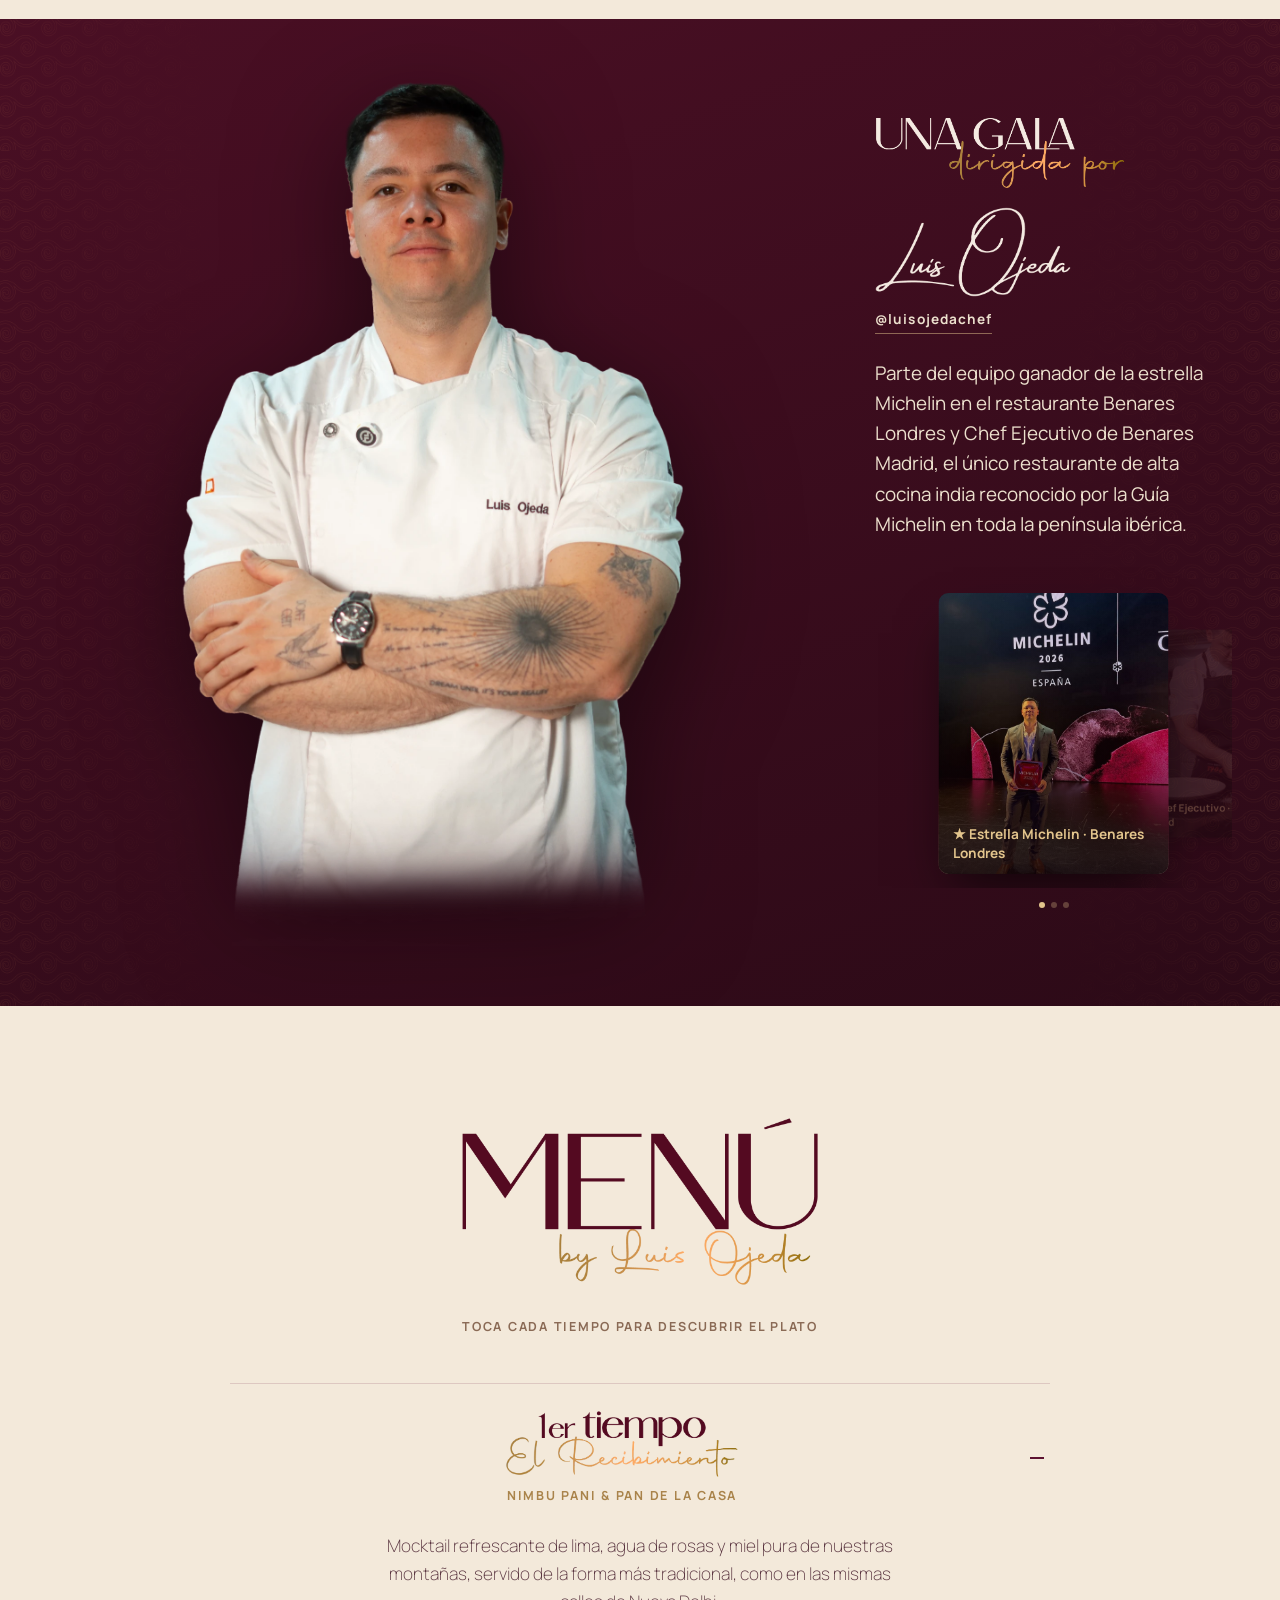
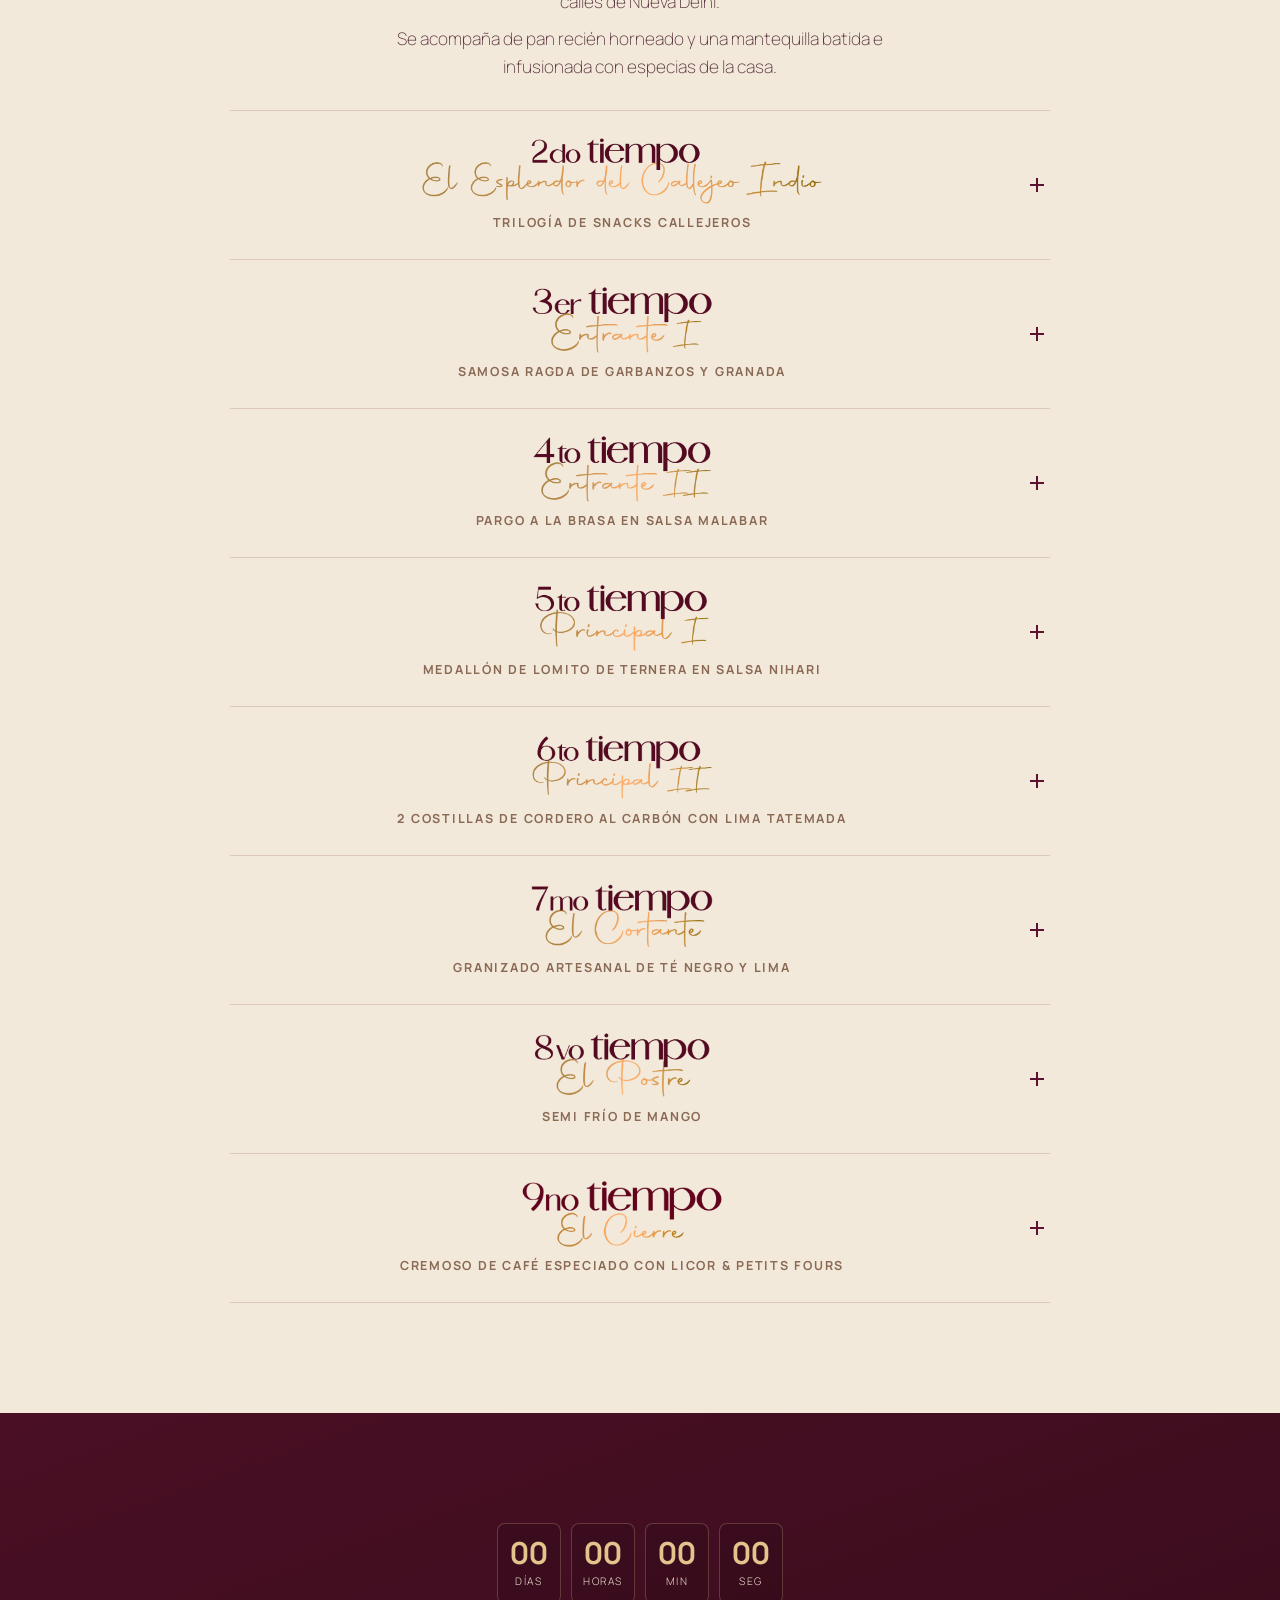
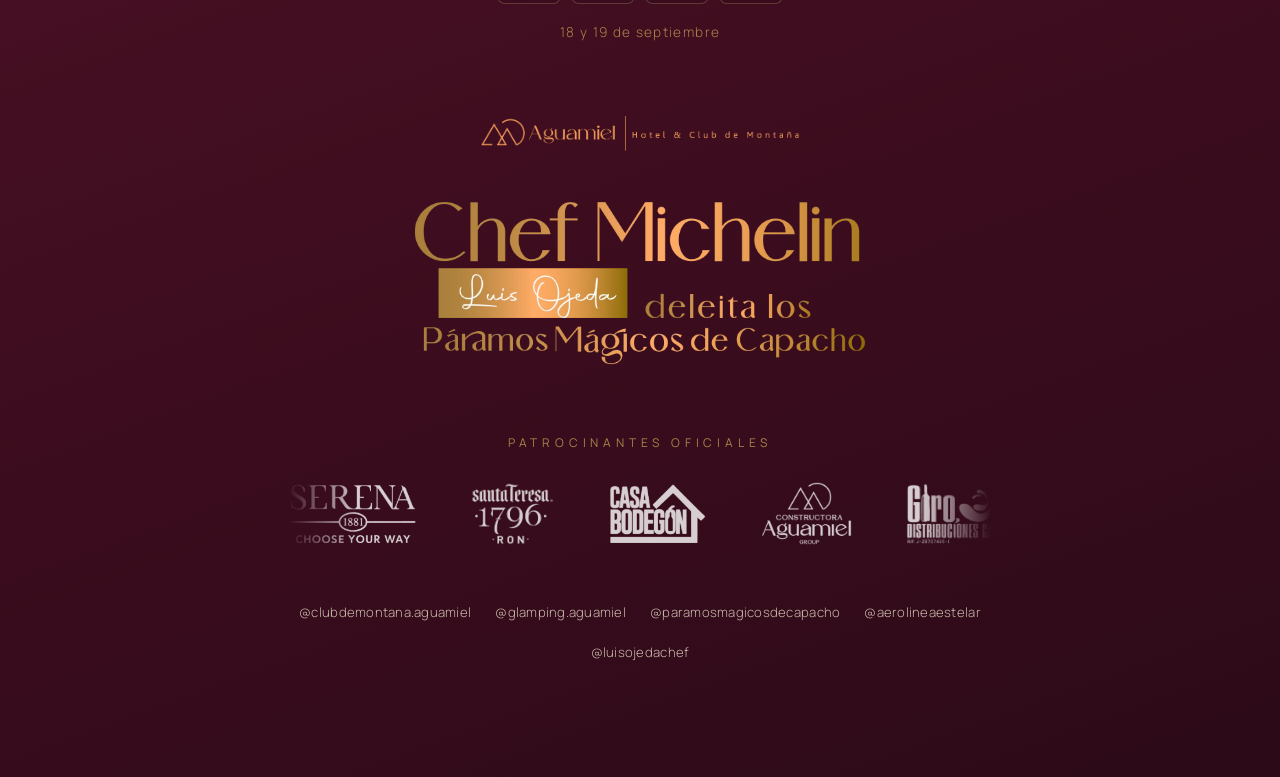
==== commit 787eea20: "Add 5 new sponsor logos and fix course text details - Add El Toril, Ventisquero, Universidad del Pan" ====
--- a/index.html
+++ b/index.html
@@ -141,7 +141,7 @@
         <div class="course-body">
           <div class="course-body-inner">
             <p>Mocktail refrescante de lima, agua de rosas y miel pura de nuestras montañas, servido de la forma más tradicional, como en las mismas calles de Nueva Delhi.</p>
-            <p>Se acompaña de pan recién horneado y una mantequilla batida e infusionada con especias de la casa, servida en una vela.</p>
+            <p>Se acompaña de pan recién horneado y una mantequilla batida e infusionada con especias de la casa.</p>
           </div>
         </div>
       </li>
@@ -161,8 +161,10 @@
             <p><strong>Bread Fritters</strong> — Bocado de pan crujiente y dorado, relleno de patata especiada y la complejidad agridulce de nuestros chutneys de tamarindo y menta.</p>
             <p><strong>Curry de Langostinos Malai</strong> — Langostino impregnado en un curry suave y aromático, característico de la región de Calcuta.</p>
             <div class="armonia">
-              <p class="armonia-label">Armonía Pale Ale Chente</p>
-              <img class="armonia-logo" src="assets/sponsor-chente-brewery.png" alt="Chente Brewery" width="191" height="148">
+              <span class="course-name">Armonía Pale Ale Chente</span>
+              <a class="armonia-logo-link" href="https://instagram.com/chentecraftbeersc" target="_blank" rel="noopener">
+                <span class="armonia-logo" style="mask-image:url('assets/sponsor-chente-brewery.png');-webkit-mask-image:url('assets/sponsor-chente-brewery.png');aspect-ratio:191/148;" role="img" aria-label="Chente Brewery"></span>
+              </a>
             </div>
           </div>
         </div>
@@ -178,10 +180,12 @@
         </button>
         <div class="course-body">
           <div class="course-body-inner">
-            <p>Una reinterpretación de la calle a la alta cocina donde la icónica samosa india se transforma en una delicada tartaleta crocante. Viene rellena de un guiso reconfortante de curry de garbanzos, una base de chutneys que contrastan los sabores en cada bocado, garbanzos crocantes para acentuar la textura, granada y cebollino para aportar un punto de acidez y frescura.</p>
+            <p>Una reinterpretación de la calle a la alta cocina donde la icónica samosa india se transforma en una delicada tartaleta crocante. Viene rellena de un guiso reconfortante de curry de garbanzos tachirenses, una base de chutneys que contrastan los sabores en cada bocado, garbanzos crocantes para acentuar la textura, granada y cebollino para aportar un punto de acidez y frescura.</p>
             <div class="armonia">
-              <p class="armonia-label">Armonía Prosecco Serena</p>
-              <img class="armonia-logo" src="assets/sponsor-serena.png" alt="Serena 1881" width="225" height="111">
+              <span class="course-name">Armonía Prosecco Serena</span>
+              <a class="armonia-logo-link" href="https://instagram.com/casabodegonsc" target="_blank" rel="noopener">
+                <span class="armonia-logo" style="mask-image:url('assets/sponsor-serena.png');-webkit-mask-image:url('assets/sponsor-serena.png');aspect-ratio:225/111;" role="img" aria-label="Serena 1881"></span>
+              </a>
             </div>
           </div>
         </div>
@@ -199,8 +203,10 @@
           <div class="course-body-inner">
             <p>Lomo de pargo fresco impregnado de los sabores de las costas del sur de la India. La salsa Malabar, con su perfil ahumado y exótico a base de coco, pimienta negra y notas cítricas, evoca las antiguas rutas marítimas que conectaron el comercio de especias con el mundo.</p>
             <div class="armonia">
-              <p class="armonia-label">Armonía Vino Blanco Marqués de Cáceres</p>
-              <img class="armonia-logo" src="assets/sponsor-bodegas-marques-caceres.png" alt="Bodegas Marqués de Cáceres" width="215" height="152">
+              <span class="course-name">Armonía Vino Blanco Marqués de Cáceres</span>
+              <a class="armonia-logo-link" href="https://instagram.com/girodistribuciones" target="_blank" rel="noopener">
+                <span class="armonia-logo" style="mask-image:url('assets/sponsor-bodegas-marques-caceres.png');-webkit-mask-image:url('assets/sponsor-bodegas-marques-caceres.png');aspect-ratio:215/152;" role="img" aria-label="Bodegas Marqués de Cáceres"></span>
+              </a>
             </div>
           </div>
         </div>
@@ -216,7 +222,7 @@
         </button>
         <div class="course-body">
           <div class="course-body-inner">
-            <p>Un suave corte de lomito bañado en salsa Nihari, especias cálidas que en el siglo XVIII era reservado exclusivamente para la realeza del imperio Mogol.</p>
+            <p>Un suave corte de lomito bañado en salsa Nihari, especias cálidas que en el siglo XVIII era reservado exclusivamente para la realeza del imperio Mongol.</p>
             <p>Se acompaña de un tradicional pan naan caliente para limpiar el plato y de un refinado arroz pulao salteado con azafrán y comino.</p>
           </div>
         </div>
@@ -234,8 +240,10 @@
           <div class="course-body-inner">
             <p>Un plato que rinde honor al fuego y a la cocina de montaña. Jugosas costillas de cordero marinadas durante horas en una mezcla profunda de especias aromáticas, asadas lentamente a la brasa y rematadas con el toque cítrico, intenso y ahumado de una lima tatemada al carbón. Con chutney de piña.</p>
             <div class="armonia">
-              <p class="armonia-label">Armonía Vino Tinto Crianza Marqués de Cáceres</p>
-              <img class="armonia-logo" src="assets/sponsor-bodegas-marques-caceres.png" alt="Bodegas Marqués de Cáceres" width="215" height="152">
+              <span class="course-name">Armonía Vino Tinto Crianza Marqués de Cáceres</span>
+              <a class="armonia-logo-link" href="https://instagram.com/girodistribuciones" target="_blank" rel="noopener">
+                <span class="armonia-logo" style="mask-image:url('assets/sponsor-bodegas-marques-caceres.png');-webkit-mask-image:url('assets/sponsor-bodegas-marques-caceres.png');aspect-ratio:215/152;" role="img" aria-label="Bodegas Marqués de Cáceres"></span>
+              </a>
             </div>
           </div>
         </div>
@@ -268,8 +276,10 @@
           <div class="course-body-inner">
             <p>Un homenaje al mango, rey de las frutas indias. Presentamos una textura ligera y aterciopelada de mango en su punto óptimo de dulzor, matizada con destellos cítricos y un velo crujiente de hielo para ofrecer un toque dulce, fresco y altamente reconfortante.</p>
             <div class="armonia">
-              <p class="armonia-label">Armonía Santa Teresa 1796</p>
-              <img class="armonia-logo" src="assets/sponsor-santa-teresa-1796.png" alt="Santa Teresa 1796" width="199" height="150">
+              <span class="course-name">Armonía Santa Teresa 1796</span>
+              <a class="armonia-logo-link" href="https://instagram.com/casabodegonsc" target="_blank" rel="noopener">
+                <span class="armonia-logo" style="mask-image:url('assets/sponsor-santa-teresa-1796.png');-webkit-mask-image:url('assets/sponsor-santa-teresa-1796.png');aspect-ratio:199/150;" role="img" aria-label="Santa Teresa 1796"></span>
+              </a>
             </div>
           </div>
         </div>
@@ -340,10 +350,15 @@
         <div class="sponsor-item"><a href="https://instagram.com/curricanvzla" target="_blank" rel="noopener"><img src="assets/sponsor-currican-fresh-seafood.png" alt="Currican Fresh Seafood" class="sponsor-logo" width="161" height="157"></a></div>
         <div class="sponsor-item"><a href="https://instagram.com/chentecraftbeersc" target="_blank" rel="noopener"><img src="assets/sponsor-chente-brewery.png" alt="Chente Brewery" class="sponsor-logo" width="191" height="148"></a></div>
         <div class="sponsor-item"><a href="https://instagram.com/crazymusic69" target="_blank" rel="noopener"><img src="assets/sponsor-crazy-music-v2.png" alt="Crazy Music" class="sponsor-logo" width="691" height="139"></a></div>
-        <div class="sponsor-item"><a href="https://instagram.com/la_mesabyad" target="_blank" rel="noopener"><img src="assets/sponsor-la-mesa.png" alt="La Mesa Etiqueta Boutique" class="sponsor-logo" width="223" height="132"></a></div>
+        <div class="sponsor-item"><a href="https://instagram.com/la_mesabyad" target="_blank" rel="noopener"><img src="assets/sponsor-la-mesa.png" alt="La Mesa Etiqueta Boutique" class="sponsor-logo" width="716" height="418"></a></div>
         <div class="sponsor-item"><a href="https://instagram.com/ubdrive.ve" target="_blank" rel="noopener"><img src="assets/sponsor-ubdrive.png" alt="UBDrive App de Traslados" class="sponsor-logo" width="232" height="71"></a></div>
         <div class="sponsor-item"><a href="https://instagram.com/soymartinmusico" target="_blank" rel="noopener"><img src="assets/sponsor-martin-v2.png" alt="Martín" class="sponsor-logo" width="668" height="433"></a></div>
         <div class="sponsor-item"><a href="https://instagram.com/asist_plus" target="_blank" rel="noopener"><img src="assets/sponsor-asistplus-v2.png" alt="AsistPlus" class="sponsor-logo" width="824" height="375"></a></div>
+        <div class="sponsor-item"><a href="https://instagram.com/carniceriaeltoril_" target="_blank" rel="noopener"><img src="assets/sponsor-el-toril.png" alt="Carnicería y Charcutería El Toril" class="sponsor-logo" width="1067" height="536"></a></div>
+        <div class="sponsor-item"><a href="https://instagram.com/posadaventisquero" target="_blank" rel="noopener"><img src="assets/sponsor-ventisquero.png" alt="Posada Ventisquero" class="sponsor-logo" width="223" height="150"></a></div>
+        <div class="sponsor-item"><a href="https://instagram.com/universidaddelpan" target="_blank" rel="noopener"><img src="assets/sponsor-universidad-del-pan.png" alt="Universidad del Pan" class="sponsor-logo" width="911" height="748"></a></div>
+        <div class="sponsor-item"><a href="https://instagram.com/caroaicafe" target="_blank" rel="noopener"><img src="assets/sponsor-caroai-cafe.png" alt="Caroai Café" class="sponsor-logo" width="1210" height="1182"></a></div>
+        <div class="sponsor-item"><a href="https://instagram.com/detalgranos" target="_blank" rel="noopener"><img src="assets/sponsor-detalgronos.png" alt="Detalgronos" class="sponsor-logo" width="1852" height="378"></a></div>
         <div class="sponsor-item" aria-hidden="true"><a href="https://instagram.com/casabodegonsc" tabindex="-1"><img src="assets/sponsor-serena.png" alt="" class="sponsor-logo" width="225" height="111"></a></div>
         <div class="sponsor-item" aria-hidden="true"><a href="https://instagram.com/casabodegonsc" tabindex="-1"><img src="assets/sponsor-santa-teresa-1796.png" alt="" class="sponsor-logo" width="199" height="150"></a></div>
         <div class="sponsor-item" aria-hidden="true"><a href="https://instagram.com/casabodegonsc" tabindex="-1"><img src="assets/sponsor-casa-bodegon.png" alt="" class="sponsor-logo" width="174" height="110"></a></div>
@@ -355,10 +370,15 @@
         <div class="sponsor-item" aria-hidden="true"><a href="https://instagram.com/curricanvzla" tabindex="-1"><img src="assets/sponsor-currican-fresh-seafood.png" alt="" class="sponsor-logo" width="161" height="157"></a></div>
         <div class="sponsor-item" aria-hidden="true"><a href="https://instagram.com/chentecraftbeersc" tabindex="-1"><img src="assets/sponsor-chente-brewery.png" alt="" class="sponsor-logo" width="191" height="148"></a></div>
         <div class="sponsor-item" aria-hidden="true"><a href="https://instagram.com/crazymusic69" tabindex="-1"><img src="assets/sponsor-crazy-music-v2.png" alt="" class="sponsor-logo" width="691" height="139"></a></div>
-        <div class="sponsor-item" aria-hidden="true"><a href="https://instagram.com/la_mesabyad" tabindex="-1"><img src="assets/sponsor-la-mesa.png" alt="" class="sponsor-logo" width="223" height="132"></a></div>
+        <div class="sponsor-item" aria-hidden="true"><a href="https://instagram.com/la_mesabyad" tabindex="-1"><img src="assets/sponsor-la-mesa.png" alt="" class="sponsor-logo" width="716" height="418"></a></div>
         <div class="sponsor-item" aria-hidden="true"><a href="https://instagram.com/ubdrive.ve" tabindex="-1"><img src="assets/sponsor-ubdrive.png" alt="" class="sponsor-logo" width="232" height="71"></a></div>
         <div class="sponsor-item" aria-hidden="true"><a href="https://instagram.com/soymartinmusico" tabindex="-1"><img src="assets/sponsor-martin-v2.png" alt="" class="sponsor-logo" width="668" height="433"></a></div>
         <div class="sponsor-item" aria-hidden="true"><a href="https://instagram.com/asist_plus" tabindex="-1"><img src="assets/sponsor-asistplus-v2.png" alt="" class="sponsor-logo" width="824" height="375"></a></div>
+        <div class="sponsor-item" aria-hidden="true"><a href="https://instagram.com/carniceriaeltoril_" tabindex="-1"><img src="assets/sponsor-el-toril.png" alt="" class="sponsor-logo" width="1067" height="536"></a></div>
+        <div class="sponsor-item" aria-hidden="true"><a href="https://instagram.com/posadaventisquero" tabindex="-1"><img src="assets/sponsor-ventisquero.png" alt="" class="sponsor-logo" width="223" height="150"></a></div>
+        <div class="sponsor-item" aria-hidden="true"><a href="https://instagram.com/universidaddelpan" tabindex="-1"><img src="assets/sponsor-universidad-del-pan.png" alt="" class="sponsor-logo" width="911" height="748"></a></div>
+        <div class="sponsor-item" aria-hidden="true"><a href="https://instagram.com/caroaicafe" tabindex="-1"><img src="assets/sponsor-caroai-cafe.png" alt="" class="sponsor-logo" width="1210" height="1182"></a></div>
+        <div class="sponsor-item" aria-hidden="true"><a href="https://instagram.com/detalgranos" tabindex="-1"><img src="assets/sponsor-detalgronos.png" alt="" class="sponsor-logo" width="1852" height="378"></a></div>
       </div>
     </div>
 
--- a/css/style.css
+++ b/css/style.css
@@ -398,12 +398,16 @@
   margin-top:20px;padding-top:16px;border-top:1px solid rgba(92,18,48,.15);
   display:flex;flex-direction:column;align-items:center;gap:10px;
 }
-.armonia-label{
-  display:inline-block;margin:0;
-  font-family:'Manrope',sans-serif;font-weight:700;font-size:.78rem;
-  letter-spacing:.14em;text-transform:uppercase;color:#8a6a55;
-}
-.armonia-logo{height:42px;width:auto;display:block;opacity:.9;}
+.armonia-logo-link{display:block;}
+.armonia-logo{
+  display:block;height:64px;
+  background-color:var(--wine-700);
+  -webkit-mask-repeat:no-repeat;mask-repeat:no-repeat;
+  -webkit-mask-position:center;mask-position:center;
+  -webkit-mask-size:contain;mask-size:contain;
+  transition:opacity .25s ease;
+}
+.armonia-logo-link:hover .armonia-logo{opacity:.75;}
 
 @media (max-width:560px){
   .course-head{gap:14px;}
